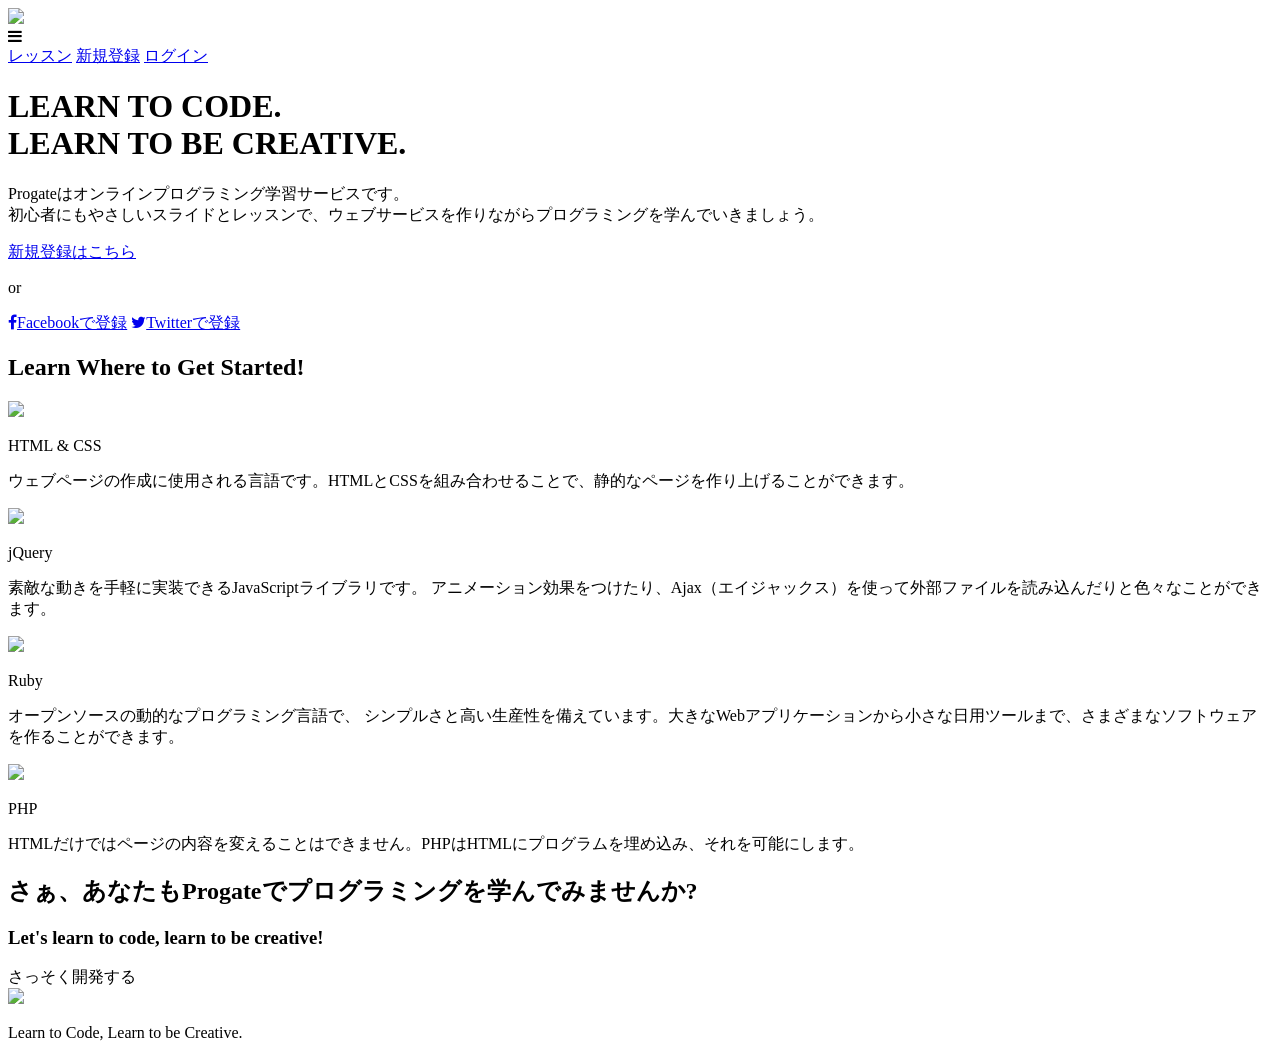
==== index.html @ 2bb155bf "Create index.html" ====
<!DOCTYPE html>
<html>
<head>
  <meta charset="utf-8">
  <meta name="viewport" content="width=device-width, initial-scale=1.0">
  <title>Progate</title>
  <link href="https://maxcdn.bootstrapcdn.com/font-awesome/4.7.0/css/font-awesome.min.css" rel="stylesheet" integrity="sha384-wvfXpqpZZVQGK6TAh5PVlGOfQNHSoD2xbE+QkPxCAFlNEevoEH3Sl0sibVcOQVnN" crossorigin="anonymous">
  <link rel="stylesheet" type="text/css" href="stylesheet.css">
</head>
<body>
  <header>
    <div class="container">
      <div class="header-left">
        <img class="logo" src="https://prog-8.com/images/html/advanced/main_logo.png">
      </div>
      <span class="fa fa-bars menu-icon"></span>
      <div class="header-right">
        <a href="#">レッスン</a>
        <a href="#">新規登録</a>
        <a href="#" class="login">ログイン</a>
      </div>
    </div>
  </header>
  <div class="top-wrapper">
    <div class="container">
      <h1>LEARN TO CODE.<br>LEARN TO BE CREATIVE.</h1>
      <p>Progateはオンラインプログラミング学習サービスです。<br>初心者にもやさしいスライドとレッスンで、ウェブサービスを作りながらプログラミングを学んでいきましょう。</p>
      <div class="btn-wrapper">
        <a href="#" class="btn signup">新規登録はこちら</a>
        <p>or</p>
        <a href="#" class="btn facebook"><span class="fa fa-facebook"></span>Facebookで登録</a>
        <a href="#" class="btn twitter"><span class="fa fa-twitter"></span>Twitterで登録</a>
      </div>
    </div>
  </div>
  <div class="lesson-wrapper">
    <div class="container">
      <div class="heading">
        <h2>Learn Where to Get Started!</h2>
      </div>
      <div class="lessons">
        <div class="lesson">
          <div class="lesson-icon">
            <img src="https://prog-8.com/images/html/advanced/html.png">
            <p>HTML & CSS</p>
          </div>
          <p class="text-contents">ウェブページの作成に使用される言語です。HTMLとCSSを組み合わせることで、静的なページを作り上げることができます。</p>
        </div>
        <div class="lesson">
          <div class="lesson-icon">
            <img src="https://prog-8.com/images/html/advanced/jQuery.png">
            <p>jQuery</p>
          </div>
          <p class="text-contents">素敵な動きを手軽に実装できるJavaScriptライブラリです。 アニメーション効果をつけたり、Ajax（エイジャックス）を使って外部ファイルを読み込んだりと色々なことができます。</p>
        </div>
        <div class="lesson">
          <div class="lesson-icon">
            <img src="https://prog-8.com/images/html/advanced/ruby.png">
            <p>Ruby</p>
          </div>
          <p class="text-contents">オープンソースの動的なプログラミング言語で、 シンプルさと高い生産性を備えています。大きなWebアプリケーションから小さな日用ツールまで、さまざまなソフトウェアを作ることができます。</p>
        </div>
        <div class="lesson">
          <div class="lesson-icon">
            <img src="https://prog-8.com/images/html/advanced/php.png">
            <p>PHP</p>
          </div>
          <p class="text-contents">HTMLだけではページの内容を変えることはできません。PHPはHTMLにプログラムを埋め込み、それを可能にします。</p>
        </div>
      </div>
      <div class="clear"></div>
    </div>
  </div>
  <div class="message-wrapper">
    <div class="container">
      <div class="heading">
        <h2>さぁ、あなたもProgateでプログラミングを学んでみませんか?</h2>
        <h3>Let's learn to code, learn to be creative!</h3>
      </div>
      <span class="btn message">さっそく開発する</span>
    </div>
  </div>
  <footer>
    <div class="container">
      <img src="https://prog-8.com/images/html/advanced/footer_logo.png">
      <p>Learn to Code, Learn to be Creative.</p>
    </div>
  </footer>
</body>
</html>
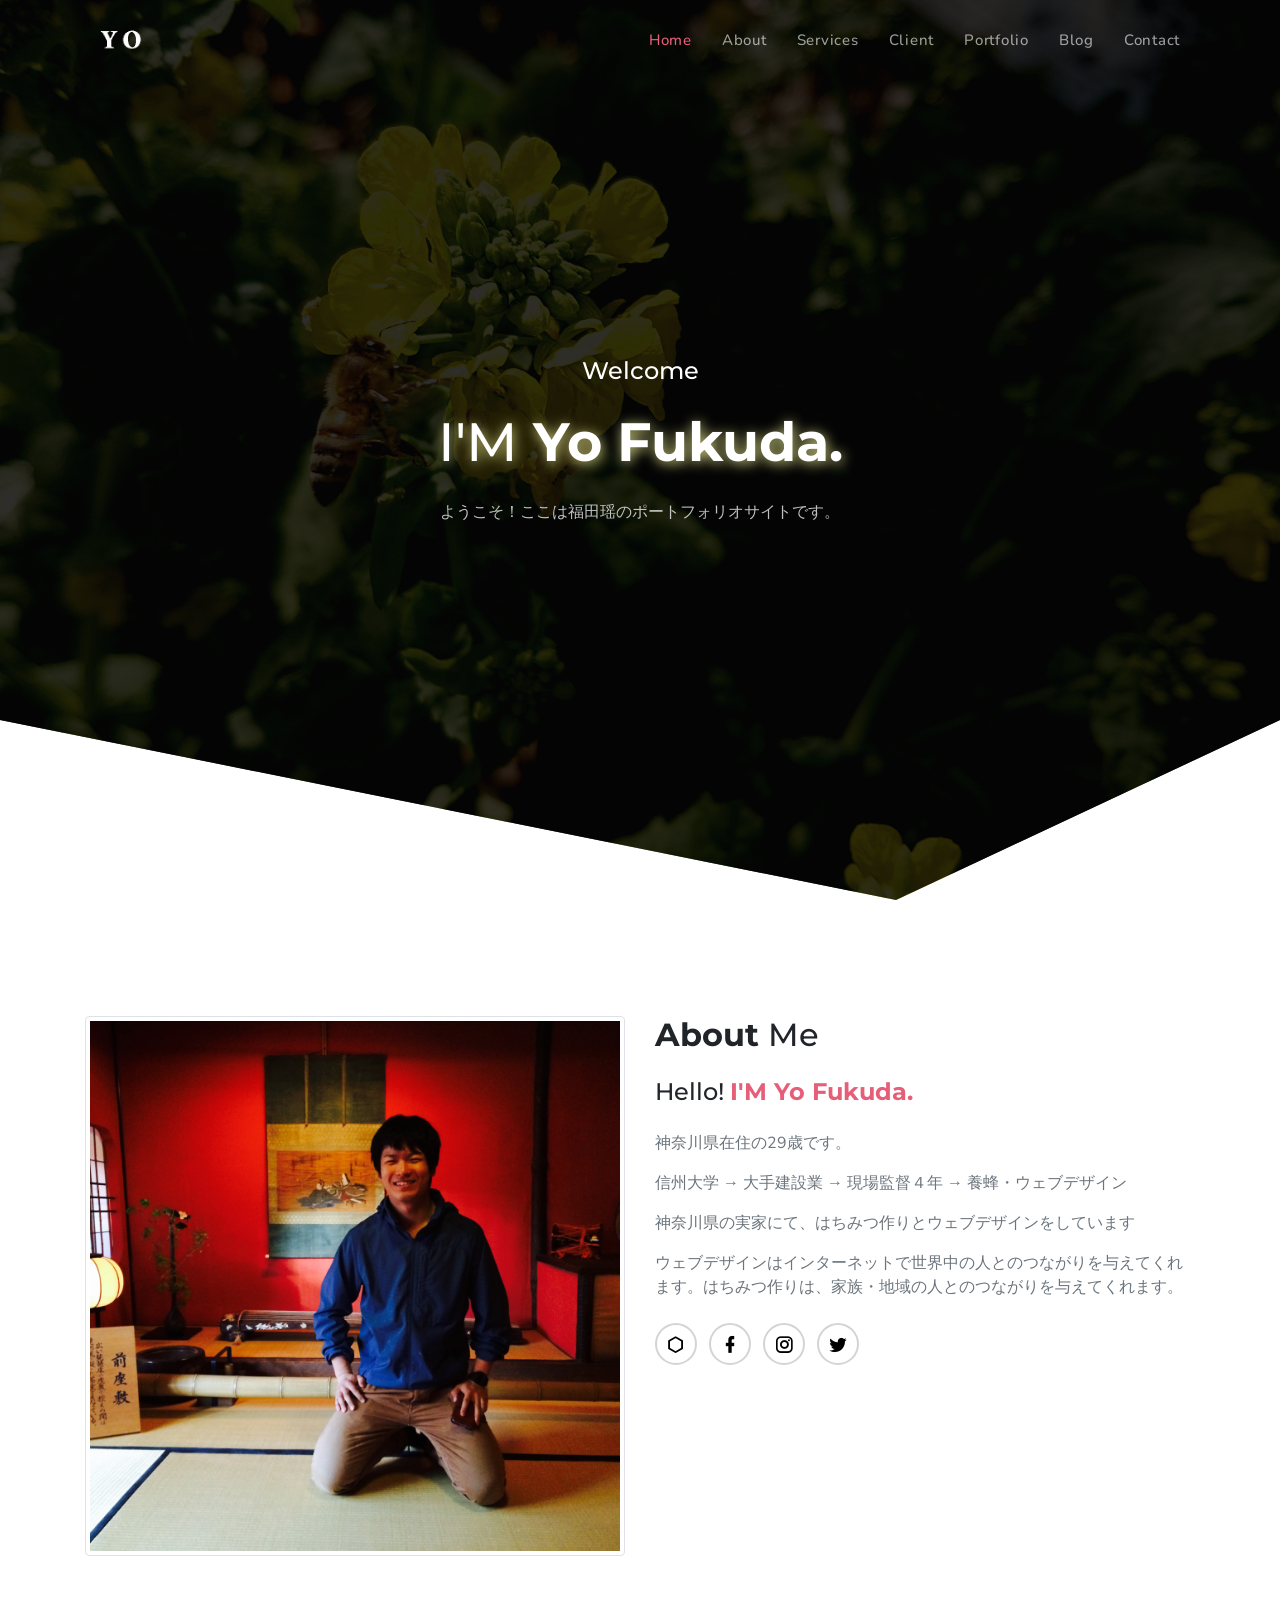
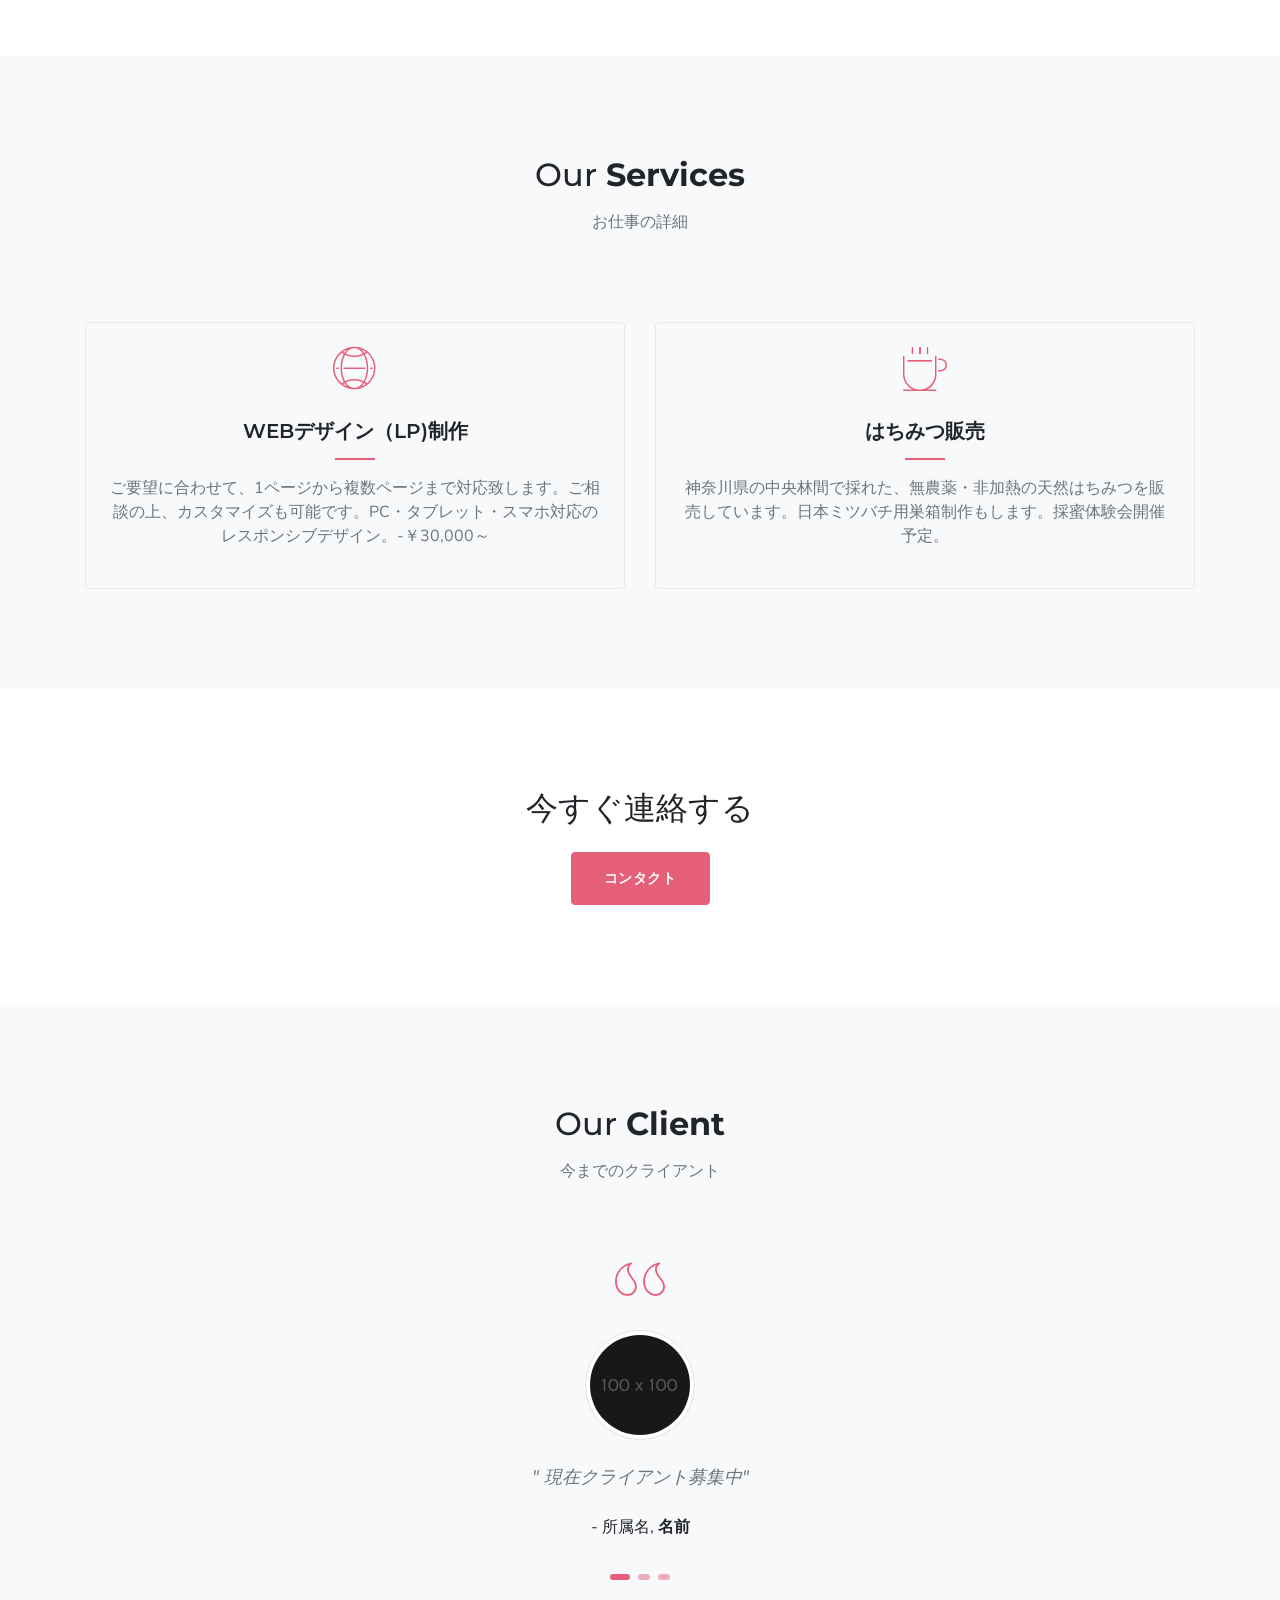
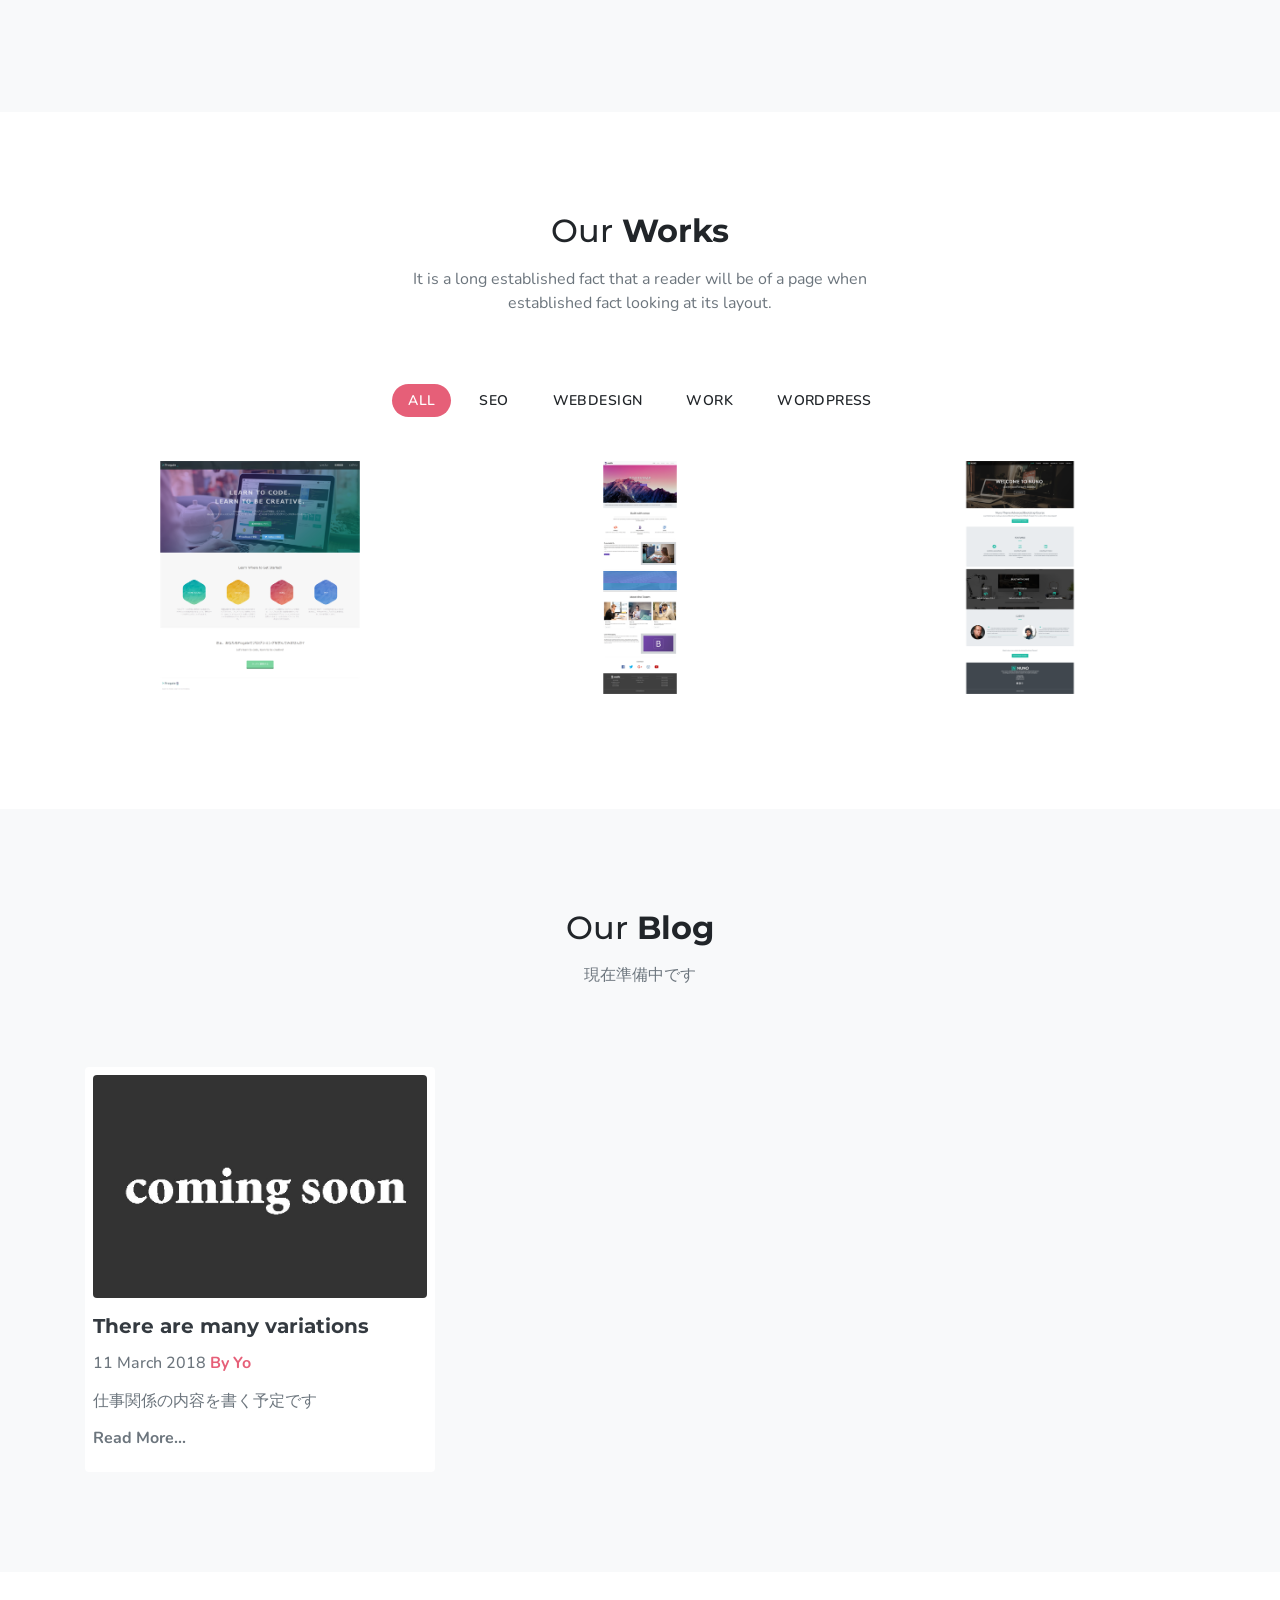
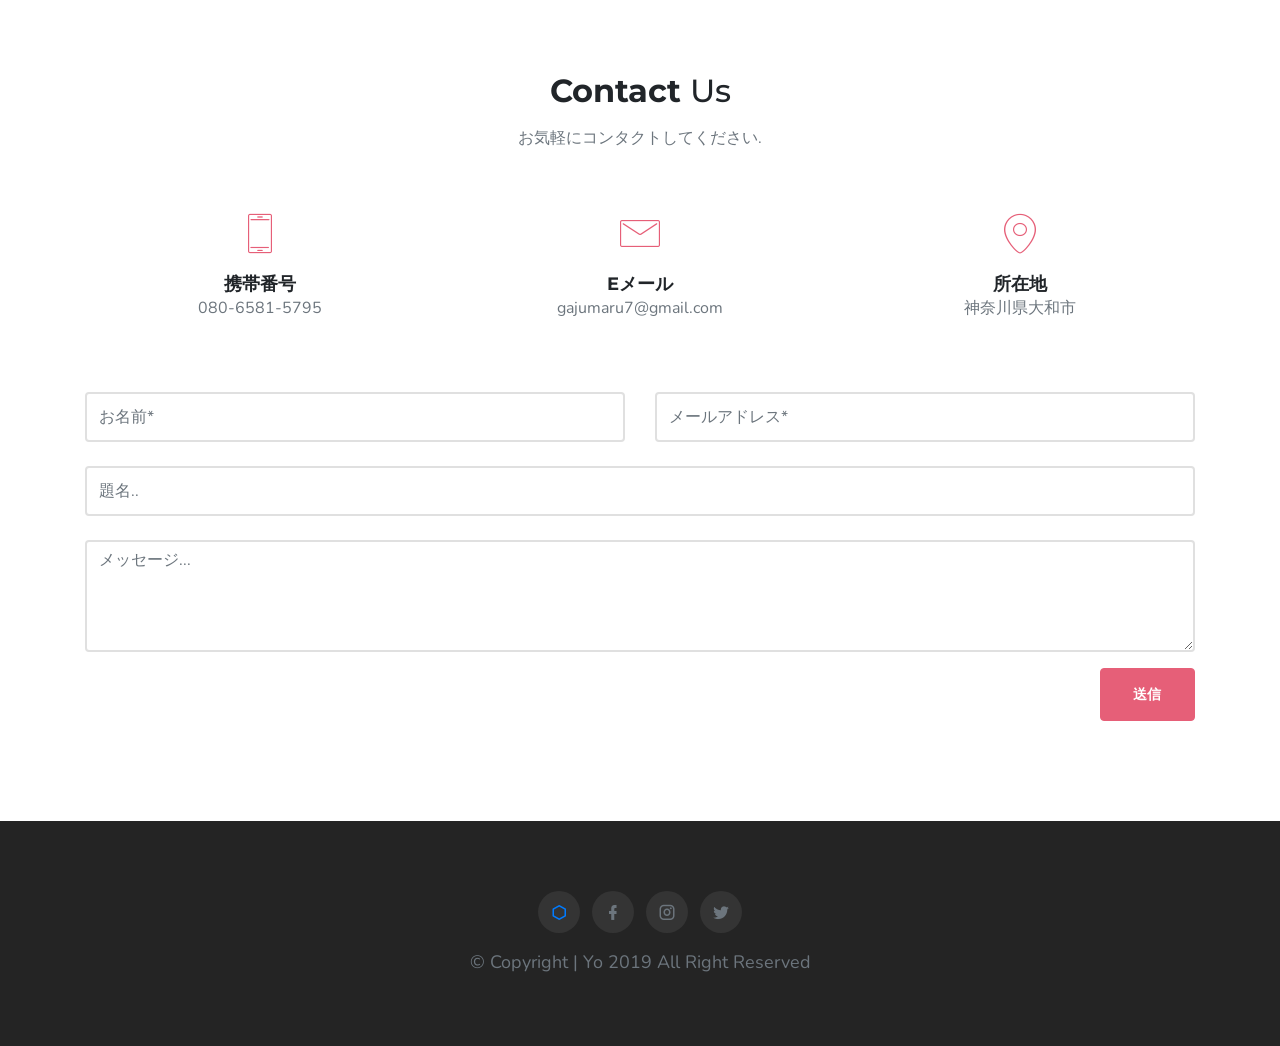
==== commit a3945a4f: "Rename index2.html to index.html" ====
--- a/index.html
+++ b/index.html
@@ -1,90 +1,512 @@
-<!DOCTYPE html>
-<html>
-<head>
-  <meta charset="utf-8">
-  <meta name="viewport" content="width=device-width, initial-scale=1.0">
-  <title>Progate</title>
-  <link href="https://maxcdn.bootstrapcdn.com/font-awesome/4.7.0/css/font-awesome.min.css" rel="stylesheet" integrity="sha384-wvfXpqpZZVQGK6TAh5PVlGOfQNHSoD2xbE+QkPxCAFlNEevoEH3Sl0sibVcOQVnN" crossorigin="anonymous">
-  <link rel="stylesheet" type="text/css" href="stylesheet.css">
-</head>
-<body>
-  <header>
-    <div class="container">
-      <div class="header-left">
-        <img class="logo" src="https://prog-8.com/images/html/advanced/main_logo.png">
-      </div>
-      <span class="fa fa-bars menu-icon"></span>
-      <div class="header-right">
-        <a href="#">レッスン</a>
-        <a href="#">新規登録</a>
-        <a href="#" class="login">ログイン</a>
-      </div>
-    </div>
-  </header>
-  <div class="top-wrapper">
-    <div class="container">
-      <h1>LEARN TO CODE.<br>LEARN TO BE CREATIVE.</h1>
-      <p>Progateはオンラインプログラミング学習サービスです。<br>初心者にもやさしいスライドとレッスンで、ウェブサービスを作りながらプログラミングを学んでいきましょう。</p>
-      <div class="btn-wrapper">
-        <a href="#" class="btn signup">新規登録はこちら</a>
-        <p>or</p>
-        <a href="#" class="btn facebook"><span class="fa fa-facebook"></span>Facebookで登録</a>
-        <a href="#" class="btn twitter"><span class="fa fa-twitter"></span>Twitterで登録</a>
-      </div>
-    </div>
-  </div>
-  <div class="lesson-wrapper">
-    <div class="container">
-      <div class="heading">
-        <h2>Learn Where to Get Started!</h2>
-      </div>
-      <div class="lessons">
-        <div class="lesson">
-          <div class="lesson-icon">
-            <img src="https://prog-8.com/images/html/advanced/html.png">
-            <p>HTML & CSS</p>
-          </div>
-          <p class="text-contents">ウェブページの作成に使用される言語です。HTMLとCSSを組み合わせることで、静的なページを作り上げることができます。</p>
-        </div>
-        <div class="lesson">
-          <div class="lesson-icon">
-            <img src="https://prog-8.com/images/html/advanced/jQuery.png">
-            <p>jQuery</p>
-          </div>
-          <p class="text-contents">素敵な動きを手軽に実装できるJavaScriptライブラリです。 アニメーション効果をつけたり、Ajax（エイジャックス）を使って外部ファイルを読み込んだりと色々なことができます。</p>
-        </div>
-        <div class="lesson">
-          <div class="lesson-icon">
-            <img src="https://prog-8.com/images/html/advanced/ruby.png">
-            <p>Ruby</p>
-          </div>
-          <p class="text-contents">オープンソースの動的なプログラミング言語で、 シンプルさと高い生産性を備えています。大きなWebアプリケーションから小さな日用ツールまで、さまざまなソフトウェアを作ることができます。</p>
-        </div>
-        <div class="lesson">
-          <div class="lesson-icon">
-            <img src="https://prog-8.com/images/html/advanced/php.png">
-            <p>PHP</p>
-          </div>
-          <p class="text-contents">HTMLだけではページの内容を変えることはできません。PHPはHTMLにプログラムを埋め込み、それを可能にします。</p>
-        </div>
-      </div>
-      <div class="clear"></div>
-    </div>
-  </div>
-  <div class="message-wrapper">
-    <div class="container">
-      <div class="heading">
-        <h2>さぁ、あなたもProgateでプログラミングを学んでみませんか?</h2>
-        <h3>Let's learn to code, learn to be creative!</h3>
-      </div>
-      <span class="btn message">さっそく開発する</span>
-    </div>
-  </div>
-  <footer>
-    <div class="container">
-      <img src="https://prog-8.com/images/html/advanced/footer_logo.png">
-      <p>Learn to Code, Learn to be Creative.</p>
-    </div>
-  </footer>
-</body>
-</html>
+<!DOCTYPE html>
+<html lang="jp">
+    <head>
+        <meta charset="UTF-8">
+        <meta name="viewport" content="width=device-width, initial-scale=1">
+        <title>Yo | Yo's Personal Portofolio</title>
+        <meta name="description" content="" />
+        <meta name="keywords" content="" />
+        <meta name="author" content="SRBThemes" />
+
+        <link rel="shortcut icon" href="images/favicon-yo.png">
+
+        <!--Bootstrap Css-->
+        <link rel="stylesheet" type="text/css" href="css/bootstrap.min.css" />
+
+        <!-- Materialdesign icons Css -->
+        <link href="css/materialdesignicons.min.css" rel="stylesheet">
+
+        <!-- Mobirise icons Css -->
+        <link href="css/mobiriseicons.css" rel="stylesheet"> 
+
+        <!-- Magnific-popup -->
+        <link rel="stylesheet" href="css/magnific-popup.css">
+
+        <!-- OWL SLIDER -->
+        <link rel="stylesheet" href="css/owl.carousel.css" />
+        <link rel="stylesheet" href="css/owl.theme.css" />
+        <link rel="stylesheet" href="css/owl.transitions.css" />
+
+        <!-- Custom style Css -->
+        <link href="css/style.css" rel="stylesheet">
+    </head>
+
+    <body>
+
+        <!-- Loader -->
+        <div id="preloader">
+            <div id="status">
+                <div class="spinner">Loading...</div>
+            </div>
+        </div>
+
+        <!-- Start Navbar -->
+    	<nav class="navbar navbar-expand-lg fixed-top custom-nav sticky">
+            <div class="container">
+
+                <a class="navbar-brand pt-0 logo" href="#">
+                    <img src="images/logo-yo.png" alt="" class="img-fluid logo-light">
+                    <img src="images/logo-dark-yo.png" alt="" class="img-fluid logo-dark">
+                </a>
+
+                <button class="navbar-toggler" type="button" data-toggle="collapse" data-target="#navbarCollapse" aria-controls="navbarCollapse" aria-expanded="false" aria-label="Toggle navigation">
+                    <span class="mdi mdi-menu"></span>
+                </button>
+
+                <div class="collapse navbar-collapse" id="navbarCollapse">
+                    <ul class="navbar-nav ml-auto">
+                        <li class="nav-item active">
+                            <a class="nav-link" href="#home">Home</a>
+                        </li>
+                        <li class="nav-item">
+                            <a class="nav-link" href="#about">About</a>
+                        </li>
+                        <li class="nav-item">
+                            <a class="nav-link" href="#services">Services</a>
+                        </li>
+                        <li class="nav-item">
+                            <a class="nav-link" href="#client">Client</a>
+                        </li>
+                        <li class="nav-item">
+                            <a class="nav-link" href="#work">Portfolio</a>
+                        </li>
+                        <li class="nav-item">
+                            <a class="nav-link" href="#blog">Blog</a>
+                        </li>
+                        <li class="nav-item">
+                            <a class="nav-link" href="#contact">Contact</a>
+                        </li>
+                    </ul>
+                </div>
+            </div>
+        </nav>
+        <!-- End Navbar -->
+
+        <!-- START HOME -->
+        <section class="section header-bg-img h-100vh" id="home">
+            <div class="bg-overlay"></div>
+            <div class="header-table">
+                <div class="header-table-center">
+                    <div class="container">
+                        <div class="row justify-content-center">
+                            <div class="col-lg-12">
+                                <div class="text-center header-content mx-auto">
+                                    <h4 class="text-white first-title mb-4">Welcome</h4>
+                                    <h1 class="header-name text-white text-capitalize mb-0">I'M <span class="simple-text-rotate font-weight-bold">Yo Fukuda.,A Web Designer.,A BeeKeeper.</span></h1>
+                                    <p class="text-white mx-auto header-desc mt-4">ようこそ！ここは福田瑶のポートフォリオサイトです。</p>
+                                    
+                                </div>
+                            </div>
+                        </div>
+                    </div>
+                </div>
+            </div>
+        </section>
+        <!-- END HOME -->
+
+        <!-- START ABOUT -->
+        <section class="section" id="about">
+            <div class="container">
+                <div class="row">
+                    <div class="col-lg-6">
+                        <div class="mt-3">
+                            <img src="images/about-yo.jpg" alt="" class="img-fluid mx-auto d-block img-thumbnail">
+                        </div>
+                    </div>
+                    <div class="col-lg-6">
+                        <div class="mt-3">
+                            <h2><span class="font-weight-bold">About</span> Me</h2>
+                            <h4 class="mt-4">Hello! <span class="text-custom font-weight-bold">I'M Yo Fukuda.</span></h4>
+                            <p class="text-muted mt-4">神奈川県在住の29歳です。</p>
+                            <p class="text-muted mt-2">信州大学 → 大手建設業 → 現場監督４年 → 養蜂・ウェブデザイン</p>
+                            <p class="text-muted mt-2">
+                                神奈川県の実家にて、はちみつ作りとウェブデザインをしています</p>
+                            <p class="text-muted mt-2">ウェブデザインはインターネットで世界中の人とのつながりを与えてくれます。はちみつ作りは、家族・地域の人とのつながりを与えてくれます。</p>
+                            
+
+                            <div class="about-social-icons">
+                                <ul class="mb-0 about-social list-inline mt-4">
+                                    <li class="list-inline-item"><a href="https://fuyoda.github.io/github.io/" data-toggle="tooltip" title="Honey shop HP" data-placement="bottom"><i class="mdi mdi-hexagon-outline"></i></a></li>
+                                    <li class="list-inline-item"><a href="#" data-toggle="tooltip" title="facebook" data-placement="bottom"><i class="mdi mdi-facebook" ></i></a></li>
+                                    <li class="list-inline-item"><a href="#" data-toggle="tooltip" title="Instagram" data-placement="bottom"><i class="mdi mdi-instagram" ></i></a></li>
+                                    <li class="list-inline-item"><a href="#" data-toggle="tooltip" title="Twitter" data-placement="bottom"><i class="mdi mdi-twitter" ></i></a></li>
+                                </ul> 
+                            </div>
+                        </div>
+                    </div>
+                </div>
+            </div>
+        </section>
+        <!-- END ABOUT -->
+
+        <!-- START SERVICES -->
+        <section class="section bg-light" id="services">
+            <div class="container">
+                <div class="row justify-content-center">
+                    <div class="col-lg-12">
+                        <div class="text-center">
+                            <h2>Our <span class="font-weight-bold">Services</span></h2>
+                            <p class="text-muted mx-auto section-subtitle mt-3">お仕事の詳細</p>
+                        </div>
+                    </div>
+                </div>
+                <div class="row mt-5">
+                    <div class="col-lg-6">
+                        <div class="text-center services-boxes rounded p-4 mt-4">
+                            <div class="services-boxes-icon">
+                                <i class="mbri-globe-2 text-custom display-4"></i>
+                            </div>
+                            <div class="mt-4">
+                                <h5 class="mb-0">WEBデザイン（LP)制作</h5>
+                                <div class="services-title-border"></div>
+                                <p class="text-muted mt-3"> ご要望に合わせて、1ページから複数ページまで対応致します。ご相談の上、カスタマイズも可能です。PC・タブレット・スマホ対応のレスポンシブデザイン。-￥30,000～</p>
+                            </div>
+                        </div>
+                    </div>
+                    <div class="col-lg-6">
+                        <div class="text-center services-boxes rounded p-4 mt-4">
+                            <div class="services-boxes-icon">
+                                <i class="mbri-hot-cup text-custom display-4"></i>
+                            </div>
+                            <div class="mt-4">
+                                <h5 class="mb-0">はちみつ販売</h5>
+                                <div class="services-title-border"></div>
+                                <p class="text-muted mt-3">神奈川県の中央林間で採れた、無農薬・非加熱の天然はちみつを販売しています。日本ミツバチ用巣箱制作もします。採蜜体験会開催予定。
+                                </p>
+                            </div>
+                        </div>
+                    </div>
+
+                </div>
+            </div>
+        </section>
+        <!-- END SERVICES -->
+
+        <!-- START CTA -->
+        <section class="section">
+            <div class="container">
+                <div class="row">
+                    <div class="col-lg-12">
+                        <div class="text-center">
+                            <h2>今すぐ連絡する</h2>
+                        </div>
+                        <div class="text-center mt-4">
+                            <a href="#" class="btn btn-custom">コンタクト</a>
+                        </div>
+                    </div>
+                </div>
+            </div>
+        </section>
+        <!-- END CTA -->
+
+      <!-- START CLIENT -->
+      
+        <section class="section bg-light" id="client">
+            <div class="container">
+                <div class="row justify-content-center">
+                    <div class="col-lg-12">
+                        <div class="text-center">
+                            <h2>Our <span class="font-weight-bold">Client</span></h2>
+                            <p class="text-muted mx-auto section-subtitle mt-3">今までのクライアント</p>
+                        </div>
+                    </div>
+                </div>
+                <div class="row mt-4 pt-4">
+                    <div class="col-lg-12">
+                        <div id="owl-demo" class="owl-carousel">
+                            <div class="text-center testi_boxes mx-auto">
+                                <div class="tam_testi_icon text-custom">
+                                    <i class="mbri-quote-left"></i>
+                                </div>
+                                <div class="mt-2">
+                                    <div>
+                                        <img src="images/testi/testi-1.jpg" alt="" class="mx-auto img-thumbnail img-fluid d-block rounded-circle">
+                                    </div>
+                                    <p class="client_review font-italic mt-4 text-center text-muted">" 現在クライアント募集中"</p>
+                                    <p class="client_name text-center mb-0 mt-4">- 所属名, <span class="font-weight-bold">名前</span></p>
+                                </div>
+                            </div>
+                            <div class="text-center testi_boxes mx-auto">
+                                <div class="tam_testi_icon text-custom">
+                                    <i class="mbri-quote-left"></i>
+                                </div>
+                                <div class="mt-2">
+                                    <div>
+                                        <img src="images/testi/testi-2.jpg" alt="" class="mx-auto img-thumbnail img-fluid d-block rounded-circle">
+                                    </div>
+                                    <p class="client_review font-italic mt-4 text-center text-muted">" 現在クライアント募集中"</p>
+                                    <p class="client_name text-center mb-0 mt-4">- 所属名, <span class="font-weight-bold">名前</span></p>
+                                </div>
+                            </div>
+                            <div class="text-center testi_boxes mx-auto">
+                                <div class="tam_testi_icon text-custom">
+                                    <i class="mbri-quote-left"></i>
+                                </div>
+                                <div class="mt-2">
+                                    <div>
+                                        <img src="images/testi/testi-3.jpg" alt="" class="mx-auto img-thumbnail img-fluid d-block rounded-circle">
+                                    </div>
+                                    <p class="client_review font-italic mt-4 text-center text-muted">" 現在クライアント募集中"</p>
+                                    <p class="client_name text-center mb-0 mt-4">- 所属名, <span class="font-weight-bold">名前</span></p>
+                                </div>
+                            </div>
+                        </div>
+                    </div>
+                </div>
+            </div>
+        </section>
+       
+        <!-- END CLIENT --> 
+
+        <!--START WORK -->   
+        <section class="section text-center" id="work">
+            <div class="container">
+                <div class="row justify-content-center">
+                    <div class="col-lg-12">
+                        <div class="text-center">
+                            <h2>Our <span class="font-weight-bold">Works</span></h2>
+                            <p class="text-muted mx-auto section-subtitle mt-3">It is a long established fact that a reader will be of a page when established fact looking at its layout.</p>
+                        </div>
+                    </div>
+                </div>
+                <div class="row mt-5 ">
+                    <ul class="col list-unstyled list-inline mb-0 text-uppercase work_menu" id="menu-filter">
+                        <li class="list-inline-item"><a class="active" data-filter="*">All</a></li>
+                        <li class="list-inline-item"><a class="" data-filter=".seo">Seo</a></li>
+                        <li class="list-inline-item"><a class="" data-filter=".webdesign">Webdesign</a></li>
+                        <li class="list-inline-item"><a class="" data-filter=".WORK">WORK</a></li>
+                        <li class="list-inline-item"><a class="" data-filter=".wordpress">Wordpress</a></li>
+                    </ul>
+                </div>
+            </div>
+            <div class="container">
+                <div class="row mt-4 work-filter">
+                    <div class="col-lg-4 work_item webdesign">
+                        <a href="images/works/proGateTutorial.png" class="img-zoom">
+                            <div class="work_box">
+                                <div class="work_img">
+                                    <img src="images/works/proGateTutorial-thumbnail.png" class="img-fluid mx-auto d-block rounded" alt="work-img">
+                                </div>
+                                <div class="work_detail">
+                                    <p class="mb-2">Webdesign</p>
+                                    <h4 class="mb-0">Progate Tutorial</h4>
+                                </div>
+                            </div>
+                        </a>
+                    </div>
+
+                    <div class="col-lg-4 work_item webdesign">
+                        <a href="images/works/boostrap4Tutorial.png" class="img-zoom">
+                            <div class="work_box">
+                                <div class="work_img">
+                                    <img src="images/works/boostrap4Tutorial-thumbnail.png" class="img-fluid mx-auto d-block rounded" alt="work-img">
+                                </div>
+                                <div class="work_detail">
+                                    <p class="mb-2">webdesign</p>
+                                    <h4 class="mb-0">Boostrap4 Tutorial</h4>
+                                </div>
+                            </div>
+                        </a>
+                    </div>
+
+                    <div class="col-lg-4 work_item wordpress WORK webdesign">
+                        <a href="images/works/nunoTutorial.png" class="img-zoom">
+                            <div class="work_box">
+                                <div class="work_img">
+                                    <img src="images/works/nunoTutorial-thumbnail.png" class="img-fluid mx-auto d-block rounded" alt="work-img">
+                                </div>
+                                <div class="work_detail">
+                                    <p class="mb-2">webdesign</p>
+                                    <h4 class="mb-0">Nuno</h4>
+                                </div>
+                            </div>
+                        </a>
+                    </div>
+
+                    
+                </div>
+            </div>
+        </section>
+        <!--END WORK -->
+    
+        <!-- START BLOG -->
+        <section class="section bg-light" id="blog">
+            <div class="container">   
+                <div class="row justify-content-center">
+                    <div class="col-lg-12">
+                        <div class="text-center">
+                            <h2>Our <span class="font-weight-bold">Blog</span></h2>
+                            <p class="text-muted mx-auto section-subtitle mt-3">現在準備中です</p>
+                        </div>
+                    </div>
+                </div>                 
+                <div class="row mt-5">
+                    <div class="col-lg-4 mt-3">
+                        <div class="rounded bg-white p-2">
+                            <div class="img_blog">
+                                <img src="images/blog/comingSoon.jpg" alt="" class="img-fluid rounded mx-auto d-block">
+                            </div>
+                            <div class="content_blog pt-3 pb-3">
+                                <div>
+                                    <h5 class="font-weight-bold mb-0"><a href="#" class="text-dark">There are many variations</a></h5>
+                                </div>
+                                <div class="mt-3">
+                                    <p class="h6 text-muted date_blog mb-0">11 March 2018 <a href="#" class="text-custom font-weight-bold">By Yo</a></p>
+                                    <p class="mt-3 desc_blog text-muted">仕事関係の内容を書く予定です</p>
+                                    <p class="h6 mb-0"><a href="#" class="text-muted font-weight-bold">Read More...</a></p>
+                                </div>
+                            </div>
+                        </div>
+                    </div>
+                    
+                </div>
+            </div>
+        </section>
+        <!-- END BLOG -->
+
+        
+        <!-- START CONTACT -->
+        <section class="section" id="contact">
+            <div class="container">
+                <div class="row justify-content-center">
+                    <div class="col-lg-12">
+                        <div class="text-center">
+                            <h2><span class="font-weight-bold">Contact</span> Us</h2>
+                            <p class="text-muted mx-auto section-subtitle mt-3">お気軽にコンタクトしてください.</p>
+                        </div>
+                    </div>
+                </div> 
+                <div class="row mt-5">
+                    <div class="col-lg-4">
+                        <div class="text-center">
+                            <div>
+                                <i class="mbri-mobile2 text-custom h1"></i>
+                            </div>
+                            <div class="mt-3">
+                                <h5 class="mb-0 contact_detail-title font-weight-bold">携帯番号</h5>
+                                <p class="text-muted">080-6581-5795</p>
+                            </div>
+                        </div>
+                    </div>
+                    <div class="col-lg-4">
+                        <div class="text-center">
+                            <div>
+                                <i class="mbri-letter text-custom h1"></i>
+                            </div>
+                            <div class="mt-3">
+                                <h5 class="mb-0 contact_detail-title font-weight-bold">Eメール</h5>
+                                <p class="text-muted">gajumaru7@gmail.com</p>
+                            </div>
+                        </div>
+                    </div>
+                    <div class="col-lg-4">
+                        <div class="text-center">
+                            <div>
+                                <i class="mbri-pin text-custom h1"></i>
+                            </div>
+                            <div class="mt-3">
+                                <h5 class="mb-0 contact_detail-title font-weight-bold">所在地</h5>
+                                <p class="text-muted">神奈川県大和市</p>
+                            </div>
+                        </div>
+                    </div>
+                </div>
+                <div class="row mt-5">
+                    <div class="col-lg-12">
+                        <div class="form-kerri">
+                            <form>
+                                <div class="row">
+                                    <div class="col-lg-6">
+                                        <div class="form-group mt-2">
+                                            <input name="name" id="name" type="text" class="form-control" placeholder="お名前*" required>
+                                        </div>
+                                    </div>
+                                    <div class="col-lg-6">
+                                        <div class="form-group mt-2">
+                                            <input name="email" id="email" type="email" class="form-control" placeholder="メールアドレス*" required>
+                                        </div>
+                                    </div>                                
+                                </div>
+                                <div class="row">
+                                    <div class="col-lg-12">
+                                        <div class="form-group mt-2">
+                                            <input type="text" class="form-control" id="subject" placeholder="題名.." required/>
+                                        </div>
+                                    </div>
+                                </div>
+                                <div class="row">
+                                    <div class="col-lg-12">
+                                        <div class="form-group mt-2">
+                                            <textarea name="comments" id="comments" rows="4" class="form-control" placeholder="メッセージ..."></textarea>
+                                        </div>
+                                    </div>
+                                </div>
+                                <div class="row">
+                                    <div class="col-lg-12 text-right">
+                                        <a href="#" class="btn btn-custom">送信</a>
+                                    </div>
+                                </div>
+                            </form>
+                        </div>  
+                    </div>
+                </div>
+            </div>
+        </section>
+        <!-- END CONTACT -->
+
+        <!--START FOOTER-->
+        <footer class="footer bg-light">
+            <div class="container">
+                <div class="row justify-content-center text-center">
+                    <div class="col-md-12">
+                        <div class="text-center text-white footer-alt">
+                            <ul class="list-unstyled list-inline mb-3">
+                                <li class="list-inline-item"><a href="#"><i class="mdi mdi-hexagon-outline"></i></a></li>
+                                <li class="list-inline-item"><a href="#"><i class="mdi mdi-facebook text-muted"></i></a></li>
+                                <li class="list-inline-item"><a href="#"><i class="mdi mdi-instagram text-muted"></i></a></li>
+                                <li class="list-inline-item"><a href="#"><i class="mdi mdi-twitter text-muted"></i></a></li>
+                            </ul>
+                            <p class="text-muted mb-0">&copy; Copyright | Yo 2019 All Right Reserved</p>
+                        </div>
+                    </div>
+                </div>
+            </div>
+        </footer>
+        <!--END FOOTER-->
+      
+        <!-- JAVASCRIPTS -->
+        <script src="js/jquery.min.js"></script>
+        <script src="js/popper.min.js"></script>
+        <script src="js/bootstrap.min.js"></script>
+        <!--EASING JS-->
+        <script src="js/jquery.easing.min.js"></script>
+        <script src="js/scrollspy.min.js"></script>
+        <!--PORTFOLIO FILTER JS-->
+        <script src="js/isotope.js"></script>
+        <!--TEXT ROTETE-->
+        <script src="js/jquery.simple-text-rotator.js"></script>
+        <!-- Magnific Popup Js -->
+        <script src="js/jquery.magnific-popup.min.js"></script>
+        <!-- TYPED -->
+        <script src="js/typed.js"></script>
+        <!-- OWL CAROUSEL -->
+        <script src="js/owl.carousel.min.js"></script>
+        <!--CUSTOM JS-->
+        <script src="js/custom.js"></script>
+        <script>
+            $(".simple-text-rotate").textrotator({
+                animation: "fade",
+                speed: 3500
+            });
+        </script>
+        <!-- ツールチップに必要なスクリプト -->
+        <script>
+            
+             $(function(){
+             'use strict';
+             $('[data-toggle="tooltip"]').tooltip();
+            });
+        </script>
+
+    </body>
+</html>
--- a/css/mobiriseicons.css
+++ b/css/mobiriseicons.css
@@ -0,0 +1,476 @@
+@font-face {
+  font-family: 'MobiriseIcons';
+  src:  url('../fonts/MobiriseIcons.eot?5dqoim');
+  src:  url('../fonts/MobiriseIcons.eot?5dqoim#iefix') format('embedded-opentype'),
+    url('../fonts/mobirise.ttf?5dqoim') format('truetype'),
+    url('../fonts/mobirise.woff?5dqoim') format('woff'),
+    url('../fonts/MobiriseIcons.svg?5dqoim#MobiriseIcons') format('svg');
+  font-weight: normal;
+  font-style: normal;
+}
+
+[class^="mbri-"], [class*=" mbri-"] {
+  /* use !important to prevent issues with browser extensions that change fonts */
+  font-family: 'MobiriseIcons' !important;
+  speak: none;
+  font-style: normal;
+  font-weight: normal;
+  font-variant: normal;
+  text-transform: none;
+  line-height: 1;
+
+  /* Better Font Rendering =========== */
+  -webkit-font-smoothing: antialiased;
+  -moz-osx-font-smoothing: grayscale;
+}
+
+.mbri-add-submenu:before {
+  content: "\e900";
+}
+.mbri-alert:before {
+  content: "\e901";
+}
+.mbri-align-center:before {
+  content: "\e902";
+}
+.mbri-align-justify:before {
+  content: "\e903";
+}
+.mbri-align-left:before {
+  content: "\e904";
+}
+.mbri-align-right:before {
+  content: "\e905";
+}
+.mbri-android:before {
+  content: "\e906";
+}
+.mbri-apple:before {
+  content: "\e907";
+}
+.mbri-arrow-down:before {
+  content: "\e908";
+}
+.mbri-arrow-next:before {
+  content: "\e909";
+}
+.mbri-arrow-prev:before {
+  content: "\e90a";
+}
+.mbri-arrow-up:before {
+  content: "\e90b";
+}
+.mbri-bold:before {
+  content: "\e90c";
+}
+.mbri-bookmark:before {
+  content: "\e90d";
+}
+.mbri-bootstrap:before {
+  content: "\e90e";
+}
+.mbri-briefcase:before {
+  content: "\e90f";
+}
+.mbri-browse:before {
+  content: "\e910";
+}
+.mbri-bulleted-list:before {
+  content: "\e911";
+}
+.mbri-calendar:before {
+  content: "\e912";
+}
+.mbri-camera:before {
+  content: "\e913";
+}
+.mbri-cart-add:before {
+  content: "\e914";
+}
+.mbri-cart-full:before {
+  content: "\e915";
+}
+.mbri-cash:before {
+  content: "\e916";
+}
+.mbri-change-style:before {
+  content: "\e917";
+}
+.mbri-chat:before {
+  content: "\e918";
+}
+.mbri-clock:before {
+  content: "\e919";
+}
+.mbri-close:before {
+  content: "\e91a";
+}
+.mbri-cloud:before {
+  content: "\e91b";
+}
+.mbri-code:before {
+  content: "\e91c";
+}
+.mbri-contact-form:before {
+  content: "\e91d";
+}
+.mbri-credit-card:before {
+  content: "\e91e";
+}
+.mbri-cursor-click:before {
+  content: "\e91f";
+}
+.mbri-cust-feedback:before {
+  content: "\e920";
+}
+.mbri-database:before {
+  content: "\e921";
+}
+.mbri-delivery:before {
+  content: "\e922";
+}
+.mbri-desktop:before {
+  content: "\e923";
+}
+.mbri-devices:before {
+  content: "\e924";
+}
+.mbri-down:before {
+  content: "\e925";
+}
+.mbri-download:before {
+  content: "\e926";
+}
+.mbri-drag-n-drop:before {
+  content: "\e927";
+}
+.mbri-drag-n-drop2:before {
+  content: "\e928";
+}
+.mbri-edit:before {
+  content: "\e929";
+}
+.mbri-edit2:before {
+  content: "\e92a";
+}
+.mbri-error:before {
+  content: "\e92b";
+}
+.mbri-extension:before {
+  content: "\e92c";
+}
+.mbri-features:before {
+  content: "\e92d";
+}
+.mbri-file:before {
+  content: "\e92e";
+}
+.mbri-flag:before {
+  content: "\e92f";
+}
+.mbri-folder:before {
+  content: "\e930";
+}
+.mbri-gift:before {
+  content: "\e931";
+}
+.mbri-github:before {
+  content: "\e932";
+}
+.mbri-globe-2:before {
+  content: "\e933";
+}
+.mbri-globe:before {
+  content: "\e934";
+}
+.mbri-growing-chart:before {
+  content: "\e935";
+}
+.mbri-hearth:before {
+  content: "\e936";
+}
+.mbri-help:before {
+  content: "\e937";
+}
+.mbri-home:before {
+  content: "\e938";
+}
+.mbri-hot-cup:before {
+  content: "\e939";
+}
+.mbri-idea:before {
+  content: "\e93a";
+}
+.mbri-image-gallery:before {
+  content: "\e93b";
+}
+.mbri-image-slider:before {
+  content: "\e93c";
+}
+.mbri-info:before {
+  content: "\e93d";
+}
+.mbri-italic:before {
+  content: "\e93e";
+}
+.mbri-key:before {
+  content: "\e93f";
+}
+.mbri-laptop:before {
+  content: "\e940";
+}
+.mbri-layers:before {
+  content: "\e941";
+}
+.mbri-left-right:before {
+  content: "\e942";
+}
+.mbri-left:before {
+  content: "\e943";
+}
+.mbri-letter:before {
+  content: "\e944";
+}
+.mbri-like:before {
+  content: "\e945";
+}
+.mbri-link:before {
+  content: "\e946";
+}
+.mbri-lock:before {
+  content: "\e947";
+}
+.mbri-login:before {
+  content: "\e948";
+}
+.mbri-logout:before {
+  content: "\e949";
+}
+.mbri-magic-stick:before {
+  content: "\e94a";
+}
+.mbri-map-pin:before {
+  content: "\e94b";
+}
+.mbri-menu:before {
+  content: "\e94c";
+}
+.mbri-mobile:before {
+  content: "\e94d";
+}
+.mbri-mobile2:before {
+  content: "\e94e";
+}
+.mbri-mobirise:before {
+  content: "\e94f";
+}
+.mbri-more-horizontal:before {
+  content: "\e950";
+}
+.mbri-more-vertical:before {
+  content: "\e951";
+}
+.mbri-music:before {
+  content: "\e952";
+}
+.mbri-new-file:before {
+  content: "\e953";
+}
+.mbri-numbered-list:before {
+  content: "\e954";
+}
+.mbri-opened-folder:before {
+  content: "\e955";
+}
+.mbri-pages:before {
+  content: "\e956";
+}
+.mbri-paper-plane:before {
+  content: "\e957";
+}
+.mbri-paperclip:before {
+  content: "\e958";
+}
+.mbri-photo:before {
+  content: "\e959";
+}
+.mbri-photos:before {
+  content: "\e95a";
+}
+.mbri-pin:before {
+  content: "\e95b";
+}
+.mbri-play:before {
+  content: "\e95c";
+}
+.mbri-plus:before {
+  content: "\e95d";
+}
+.mbri-preview:before {
+  content: "\e95e";
+}
+.mbri-print:before {
+  content: "\e95f";
+}
+.mbri-protect:before {
+  content: "\e960";
+}
+.mbri-question:before {
+  content: "\e961";
+}
+.mbri-quote-left:before {
+  content: "\e962";
+}
+.mbri-quote-right:before {
+  content: "\e963";
+}
+.mbri-redo:before {
+  content: "\e964";
+}
+.mbri-refresh:before {
+  content: "\e965";
+}
+.mbri-responsive:before {
+  content: "\e966";
+}
+.mbri-right:before {
+  content: "\e967";
+}
+.mbri-rocket:before {
+  content: "\e968";
+}
+.mbri-sad-face:before {
+  content: "\e969";
+}
+.mbri-sale:before {
+  content: "\e96a";
+}
+.mbri-save:before {
+  content: "\e96b";
+}
+.mbri-search:before {
+  content: "\e96c";
+}
+.mbri-setting:before {
+  content: "\e96d";
+}
+.mbri-setting2:before {
+  content: "\e96e";
+}
+.mbri-setting3:before {
+  content: "\e96f";
+}
+.mbri-share:before {
+  content: "\e970";
+}
+.mbri-shopping-bag:before {
+  content: "\e971";
+}
+.mbri-shopping-basket:before {
+  content: "\e972";
+}
+.mbri-shopping-cart:before {
+  content: "\e973";
+}
+.mbri-sites:before {
+  content: "\e974";
+}
+.mbri-smile-face:before {
+  content: "\e975";
+}
+.mbri-speed:before {
+  content: "\e976";
+}
+.mbri-star:before {
+  content: "\e977";
+}
+.mbri-success:before {
+  content: "\e978";
+}
+.mbri-sun:before {
+  content: "\e979";
+}
+.mbri-sun2:before {
+  content: "\e97a";
+}
+.mbri-tablet-vertical:before {
+  content: "\e97b";
+}
+.mbri-tablet:before {
+  content: "\e97c";
+}
+.mbri-target:before {
+  content: "\e97d";
+}
+.mbri-timer:before {
+  content: "\e97e";
+}
+.mbri-to-ftp:before {
+  content: "\e97f";
+}
+.mbri-to-local-drive:before {
+  content: "\e980";
+}
+.mbri-touch-swipe:before {
+  content: "\e981";
+}
+.mbri-touch:before {
+  content: "\e982";
+}
+.mbri-trash:before {
+  content: "\e983";
+}
+.mbri-underline:before {
+  content: "\e984";
+}
+.mbri-undo:before {
+  content: "\e985";
+}
+.mbri-unlink:before {
+  content: "\e986";
+}
+.mbri-unlock:before {
+  content: "\e987";
+}
+.mbri-up-down:before {
+  content: "\e988";
+}
+.mbri-up:before {
+  content: "\e989";
+}
+.mbri-update:before {
+  content: "\e98a";
+}
+.mbri-upload:before {
+  content: "\e98b";
+}
+.mbri-user:before {
+  content: "\e98c";
+}
+.mbri-user2:before {
+  content: "\e98d";
+}
+.mbri-users:before {
+  content: "\e98e";
+}
+.mbri-video-play:before {
+  content: "\e98f";
+}
+.mbri-video:before {
+  content: "\e990";
+}
+.mbri-watch:before {
+  content: "\e991";
+}
+.mbri-website-theme:before {
+  content: "\e992";
+}
+.mbri-wifi:before {
+  content: "\e993";
+}
+.mbri-windows:before {
+  content: "\e994";
+}
+.mbri-zoom-out:before {
+  content: "\e995";
+}
--- a/css/style.css
+++ b/css/style.css
@@ -0,0 +1,631 @@
+/*-----------------------------------------------------------
+* Template Name    : Kerri | Responsive Bootstrap 4 Personal Template
+* Author           : SRBThemes
+* Version          : 1.0.0
+* Created          : March 2018
+* File Description : Main css file of the template
+*------------------------------------------------------------
+*/
+
+
+/***********************
+    1.BASIC
+    2.HELPER
+    3.NAVBAR
+    4.HOME
+    5.ABOUT 
+    6.SERVICES
+    7.CLIENT
+    8.WORK
+    9.CONTACT
+    10.FOOTER
+    11.RESPONSIVE
+************************/
+
+@import url('https://fonts.googleapis.com/css?family=Montserrat:400,500,600|Nunito:400,600,700');
+
+
+/*======================
+        1.BASIC
+========================*/
+
+body {
+    font-family: 'Nunito', sans-serif;
+    overflow-x: hidden;
+}
+
+h1,
+h2,
+h3,
+h4,
+h5,
+h6 {
+    font-family: 'Montserrat', sans-serif;
+}
+
+a,
+a:hover,
+a:focus,
+button,
+button:focus {
+    text-decoration: none !important;
+    outline: none !important;
+    box-shadow: none !important;
+}
+
+::selection {
+    background: rgba(166, 175, 189, 0.3);
+}
+
+::-moz-selection {
+    background: rgba(166, 175, 189, 0.3);
+}
+
+#preloader {
+    position: fixed;
+    top: 0;
+    left: 0;
+    right: 0;
+    bottom: 0;
+    background-color: #fff;
+    z-index: 9999999;
+}
+
+#status {
+    width: 40px;
+    height: 40px;
+    position: absolute;
+    left: 50%;
+    top: 50%;
+    margin: -20px 0 0 -20px;
+}
+
+.spinner {
+    margin: 0 auto;
+    font-size: 10px;
+    position: relative;
+    text-indent: -9999em;
+    border-top: 5px solid rgba(0, 0, 0, 0.2);
+    border-right: 5px solid rgba(0, 0, 0, 0.2);
+    border-bottom: 5px solid rgba(0, 0, 0, 0.2);
+    border-left: 5px solid #000;
+    -webkit-transform: translateZ(0);
+    -ms-transform: translateZ(0);
+    transform: translateZ(0);
+    -webkit-animation: load8 1.1s infinite linear;
+    animation: load8 1.1s infinite linear;
+}
+
+.spinner,
+.spinner:after {
+    border-radius: 50%;
+    width: 40px;
+    height: 40px;
+}
+
+@-webkit-keyframes load8 {
+    0% {
+        -webkit-transform: rotate(0deg);
+        transform: rotate(0deg);
+    }
+    100% {
+        -webkit-transform: rotate(360deg);
+        transform: rotate(360deg);
+    }
+}
+
+@keyframes load8 {
+    0% {
+        -webkit-transform: rotate(0deg);
+        transform: rotate(0deg);
+    }
+    100% {
+        -webkit-transform: rotate(360deg);
+        transform: rotate(360deg);
+    }
+}
+
+/*==========================
+        2.HELPER
+============================*/
+
+.section {
+    padding-top: 100px;
+    padding-bottom: 100px;
+    position: relative;
+    background-color: #fff;
+}
+
+.text-custom{
+    color: #e65f78 !important;
+}
+
+.h-100vh{
+    height: 100vh;
+}
+
+.z-index{
+    z-index: 2;
+}
+
+.clippath_none{
+    clip-path: none !important;
+}
+
+.section-subtitle{
+    max-width: 500px;
+}
+
+.btn {
+    padding: 15px 32px;
+    font-size: 14px;
+    font-weight: 700;
+    transition: all 0.5s;
+    letter-spacing: 0.6px;
+    color: #fff;
+    box-shadow: none !important;
+    text-transform: uppercase;
+    outline: none !important;
+}
+
+.btn-custom{
+    border:1px solid #e65f78;
+    background-color: #e65f78;
+}
+
+.btn-round {
+    border-radius: 30px;
+}
+
+.btn-custom:hover,
+.btn-custom:focus,
+.btn-custom:active,
+.btn-custom.active,
+.btn-custom.focus,
+.btn-custom:active,
+.btn-custom:focus,
+.btn-custom:hover,
+.open > .dropdown-toggle.btn-custom {
+    color: #f3f3f3;
+    background-color: #d8576f;
+    border-color: #d8576f;
+}
+
+.btn-outline-custom {
+    border: 2px solid #f5f5f5;
+}
+
+.btn-outline-custom:hover,
+.btn-outline-custom:focus,
+.btn-outline-custom:active,
+.btn-outline-custom.active,
+.btn-outline-custom.focus,
+.btn-outline-custom:active,
+.btn-outline-custom:focus,
+.btn-outline-custom:hover,
+.open > .dropdown-toggle.btn-outline-custom {
+    color: #000;
+    background-color: #fff;
+    border-color: #fff;
+}
+
+.bg-overlay {
+    background-color: rgba(0, 0, 0, 0.75);
+    position: absolute;
+    top: 0;
+    right: 0;
+    width: 100%;
+    height: 100%;
+}
+
+/*==========================
+        3.NAVBAR CUSTOM
+============================*/
+
+.custom-nav {
+    background-color: transparent;
+    padding: 20px 0px;
+    width: 100%;
+    border-radius: 0px;
+    z-index: 999;
+    margin-bottom: 0px;
+    transition: all 0.5s ease-in-out;
+}
+
+.custom-nav .navbar-nav li a {
+    color: rgba(255, 255, 255, 0.6) !important;
+    font-size: 15px;
+    background-color: transparent !important;
+    margin: 0 7px;
+    letter-spacing: 0.05em;
+    line-height: 24px;
+    transition: all 0.5s;
+    font-weight: 500;
+}
+
+.custom-nav .navbar-brand .logo-light,.custom-nav .navbar-brand .logo-dark {
+    height: 27px;
+}
+
+.logo .logo-light {
+  display: inline-block;
+}
+
+.stickyadd .logo .logo-dark {
+  display: inline-block;
+}
+
+.stickyadd .logo .logo-light {
+  display:none;
+}
+
+.logo .logo-dark {
+  display: none;
+}
+
+.custom-nav .navbar-brand {
+    color: #fff !important;
+    text-transform: uppercase;
+}
+
+.custom-nav .navbar-toggler {
+    color: #fff;
+    font-size: 35px;
+    padding: 0px;
+}
+
+.custom-nav .navbar-nav li a:hover,
+.custom-nav .navbar-nav li a:active,
+.custom-nav .navbar-nav li.active a,
+.custom-nav.stickyadd .navbar-nav li a:hover,
+.custom-nav.stickyadd .navbar-nav li a:active,
+.custom-nav.stickyadd .navbar-nav li.active a {
+    color: #e65f78 !important;
+}
+
+.custom-nav.stickyadd {
+    background-color: #fff  !important;
+    box-shadow: 0 1px 8px 3px rgba(0, 0, 0, 0.050980392156862744);
+    padding: 15px 0px;
+}
+
+.custom-nav.stickyadd .navbar-nav li a {
+    color: rgba(0, 0, 0, 0.6) !important;
+}
+
+/*===========================
+        4.HOME
+=============================*/
+
+.header-bg-img {
+    background-image: url(../images/header-bg-bee.jpg);
+    position: relative;
+    background-size: cover;
+    background-position: center center;
+    clip-path: polygon(0 0, 100% 0, 100% 80%, 70% 100%, 0 80%);
+}
+
+.header-content{
+    max-width: 800px;
+}
+
+.header-table-center {
+    display: table-cell;
+    vertical-align: middle;
+}
+
+.header-table {
+    display: table;
+    width: 100%;
+    height: 100%;
+}
+
+.header-name{
+    font-size: 54px;
+}
+
+.header-desc{
+    max-width: 500px;
+    line-height: 1.8;
+    color: rgba(255, 255, 255, 0.75) !important;
+}
+
+.header-content h1, .header-content span{
+    text-shadow: 0.1rem 0.1rem 0.8rem rgba(253, 253, 158, 0.829);
+}
+
+
+
+
+/*===========================
+        5.ABOUT
+=============================*/
+
+.about-social li a {
+    color: #000;
+    display: inline-block;
+    height: 42px;
+    width: 42px;
+    font-size: 20px;
+    border-radius: 50%;
+    border: 2px solid #d4d4d4;
+    line-height: 40px;
+    transition: all 0.5s;
+    text-align: center;
+}
+
+.about-social li a:hover {
+    color: #e65f78;
+    border-color: #e65f78;
+}
+
+/*===========================
+        6.SERVICES
+=============================*/
+
+.services-boxes {
+    border: 1px solid #e8e8e8;
+}
+
+.services-boxes .services-boxes-icon i{
+    font-size: 44px;
+}
+
+.services-boxes .services-title-border{
+    height: 2px;
+    width: 40px;
+    margin: 15px auto;
+    background: #e65f78;
+    transition: all 0.5s;
+}
+
+.services-boxes:hover .services-title-border{
+    width: 60px;
+}
+
+.service-box {
+    border: 1px solid #eaeaea;
+    border-radius: 8px;
+}
+
+.services-boxes h5{
+    font-weight: 600;
+}
+
+.service-box .service-content h5 {
+    font-size: 20px;
+    font-weight: 700;
+}
+
+.service-box .service-content p {
+    font-size: 15px;
+}
+
+/*===========================
+        7.CLIENT
+=============================*/
+
+.testi_boxes {
+    max-width:750px;
+}
+
+.client_review {
+    font-size: 18px;
+}
+
+.client_name {
+    font-size: 16px;
+}
+
+.testi_boxes .tam_testi_icon {
+    font-size: 50px;
+}
+
+.owl-theme .owl-controls .owl-page {
+    margin: 20px 0px;
+}
+
+.owl-theme .owl-controls .owl-page span {
+    display: block;
+    width: 12px;
+    height: 6px;
+    margin: 5px 4px;
+    filter: Alpha(Opacity=50);
+    opacity: 0.5;
+    -webkit-border-radius: 20px;
+    -moz-border-radius: 20px;
+    border-radius: 20px;
+    transition: all 0.5s;
+    background: #e65f78;
+}
+
+.owl-theme .owl-controls .owl-page.active span {
+    width: 20px;
+}        
+
+/*===========================
+        8.WORK
+=============================*/
+.work_menu li a {
+    cursor: pointer;
+    display: block;
+    border-radius: 30px;
+    letter-spacing: 0.03em;
+    margin-bottom: 5px;
+    font-weight: 600;
+    font-size: 14px;
+    padding: 6px 16px;
+    transition: all 0.5s;
+    margin-top: 5px;
+}
+
+.work_menu a.active,
+.work_menu a:hover {
+    background-color: #e65f78;
+    color: #fff !important;
+}
+
+.work_item {
+    position: relative;
+    padding: 15px;
+}
+
+.work_box {
+    overflow: hidden;
+    position: relative;
+}
+
+.work_box .work_img {
+    position: relative;
+    overflow: hidden;
+}
+
+.work_box .work_img:after {
+    content: " ";
+    display: block;
+    width: 100%;
+    height: 100%;
+    position: absolute;
+    top: 0;
+    left: 0;
+    border-radius: 5px;
+    transition: all 0.27s cubic-bezier(0.3, 0.1, 0.58, 1);
+}
+
+.work_box .work_img>img {
+    transition: all 0.3s cubic-bezier(0.3, 0.1, 0.58, 1);
+    border-radius: 0;
+}
+
+.work_box .work_detail {
+    opacity: 0;
+    color: #ffffff;
+    width: 100%;
+    padding: 20px;
+    box-sizing: border-box;
+    position: absolute;
+    left: 0;
+    overflow: hidden;
+    transition: all 0.27s cubic-bezier(0.3, 0.1, 0.58, 1);
+}
+
+.work_box .work_detail h4 {
+    font-size: 18px;
+}
+
+.work_box .work_detail p {
+    color: rgba(255, 255, 255, 0.6);
+    font-size: 14px;
+}
+
+.work_box:hover .work_detail {
+    top: 50%;
+    transform: translate(0, -50%);
+    opacity: 1;
+}
+
+.work_box:hover .work_img:after {
+    background: rgba(0, 0, 0, 0.8);
+}
+
+.work_box:hover .work_img>img {
+    transform: scale(1.05);
+}
+
+/*=========================
+        9.CONTACT
+===========================*/
+
+.form-kerri .form-control {
+    box-shadow: none !important;
+    height: 50px;
+    border: 2px solid #e0e0e0;
+}
+
+.form-kerri .form-control:focus {
+    border-color: #e65f78;
+}
+
+.form-kerri textarea.form-control {
+    height: auto;
+}
+
+.contact_detail-title {
+    font-size: 18px;
+}
+
+
+/*======================
+        10.FOOTER
+========================*/
+
+.footer{
+    padding: 70px 0px;
+    background-color: #242424 !important;
+}
+
+.footer .footer-alt p {
+    font-size: 18px;
+}
+
+.footer .footer-alt ul li a {
+    border-radius: 50%;
+    transition: all 0.5s;
+    background-color: rgba(241, 241, 241, 0.08);
+    width: 42px;
+    height: 42px;
+    display: block;
+    font-size: 18px;
+    line-height: 42px;
+    text-align: center;
+}
+
+/*===========================
+        11.RESPONSIVE
+=============================*/
+
+@media (min-width: 200px) and (max-width: 768px) {
+    .custom-nav {
+        background-color: #fff !important;
+        padding: 10px 0px !important;
+    }
+    .custom-nav .container {
+        width: 85%;
+    }
+    .custom-nav .navbar-toggler {
+        color: #000;
+        font-size: 26px;
+        border: none;
+    }
+    .custom-nav .logo .logo-dark {
+        display:inline-block;
+    }
+    .custom-nav .navbar-nav li a {
+        color: rgba(0, 0, 0, 0.6) !important;
+    }
+    .custom-nav .logo .logo-light {
+        display:none;
+    }
+    .h-100vh{
+        height:auto;
+    }
+    .header-bg-img{
+        clip-path: none;
+    }
+    .custom-nav .navbar-nav li a {
+        margin: 0 0px;
+        line-height: 15px;
+    }
+    .header-name{
+        font-size:38px;
+    }
+    .about-social-icons{
+        text-align:center;
+        margin-top: 3rem
+        
+       
+    }
+
+
+}
+
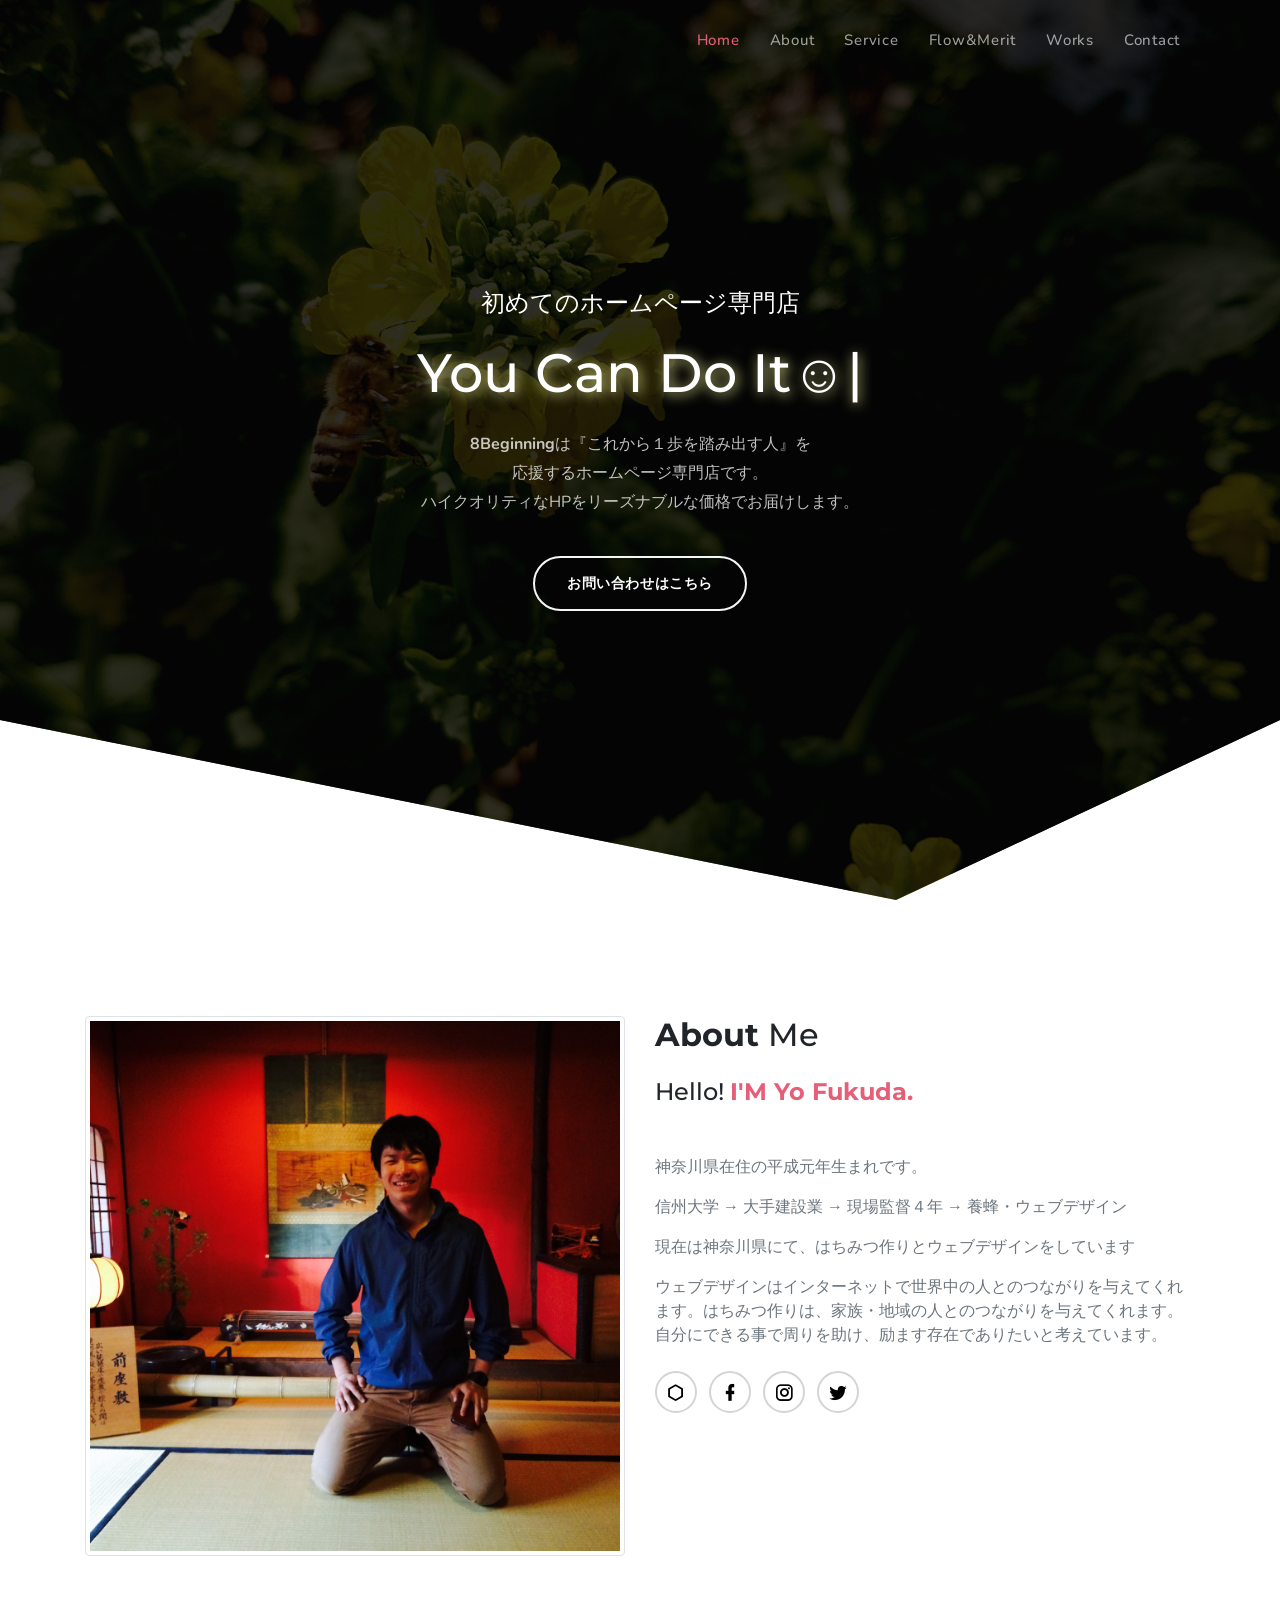
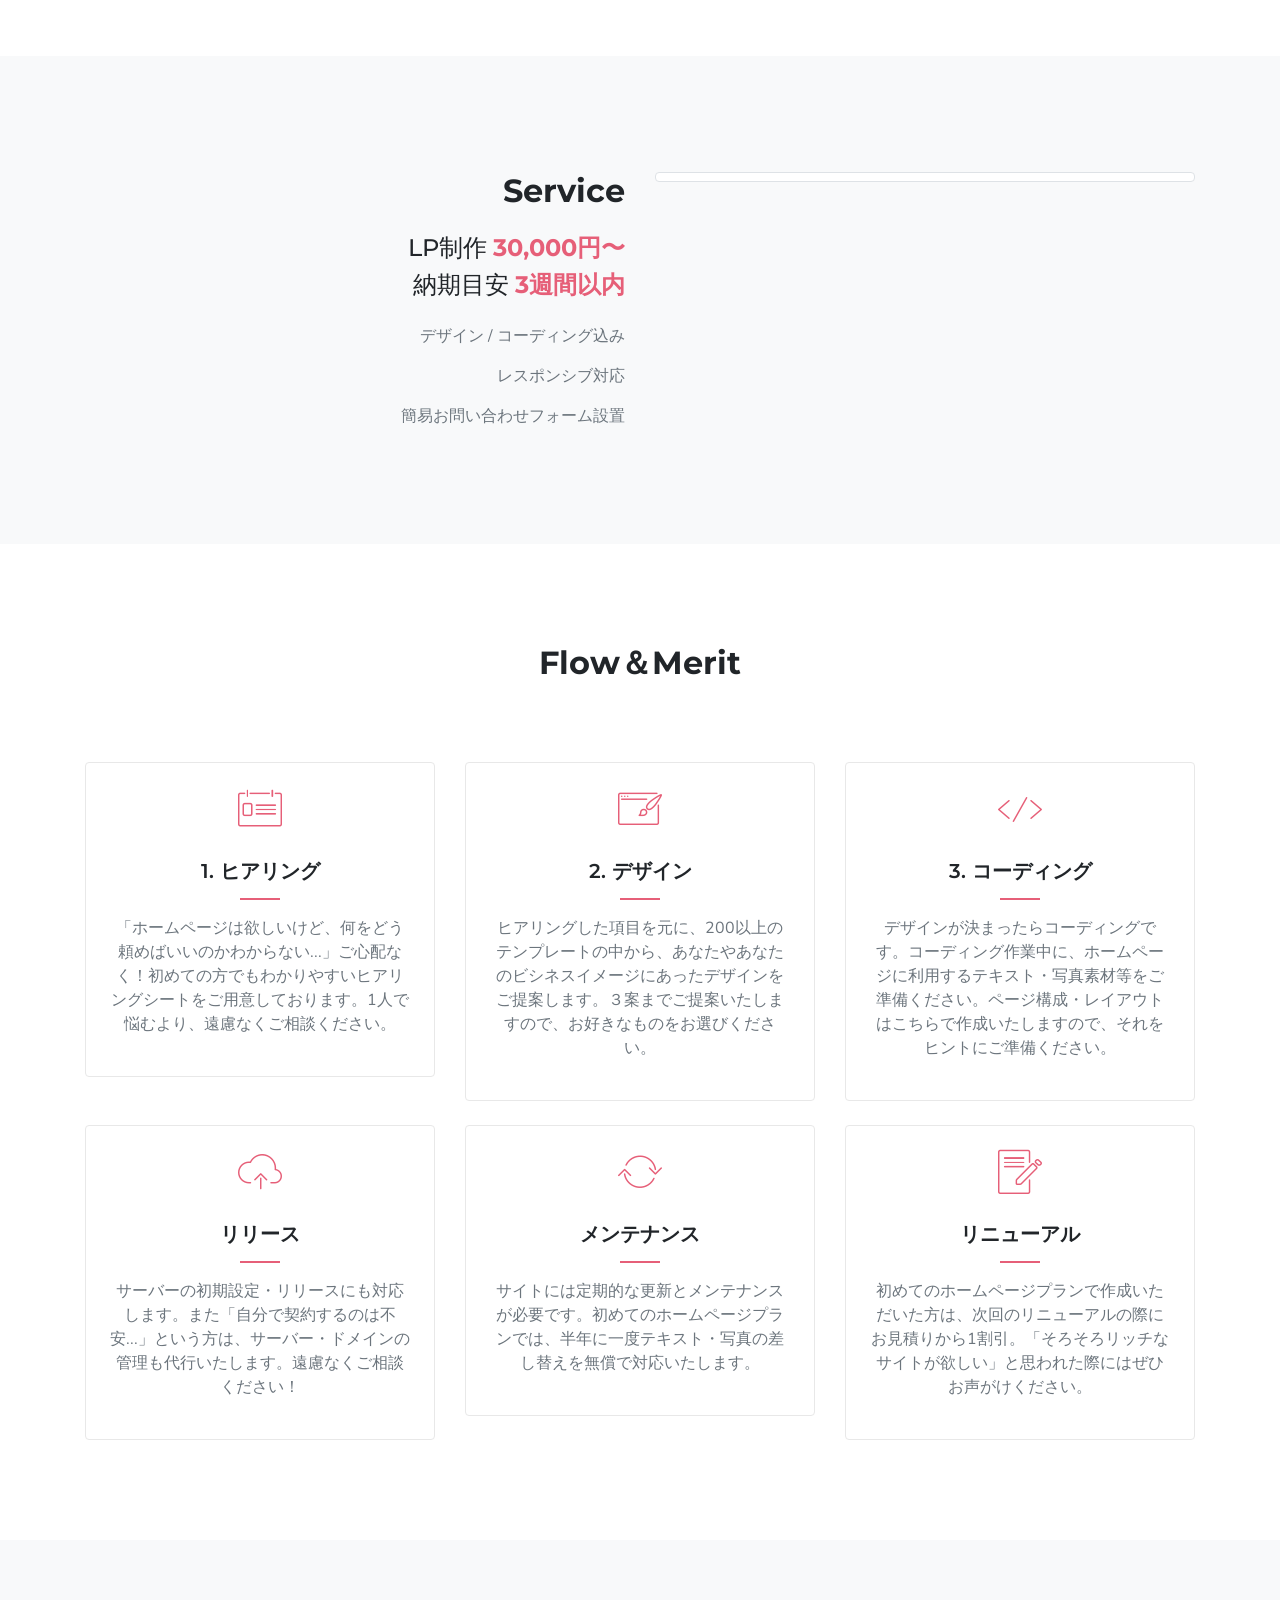
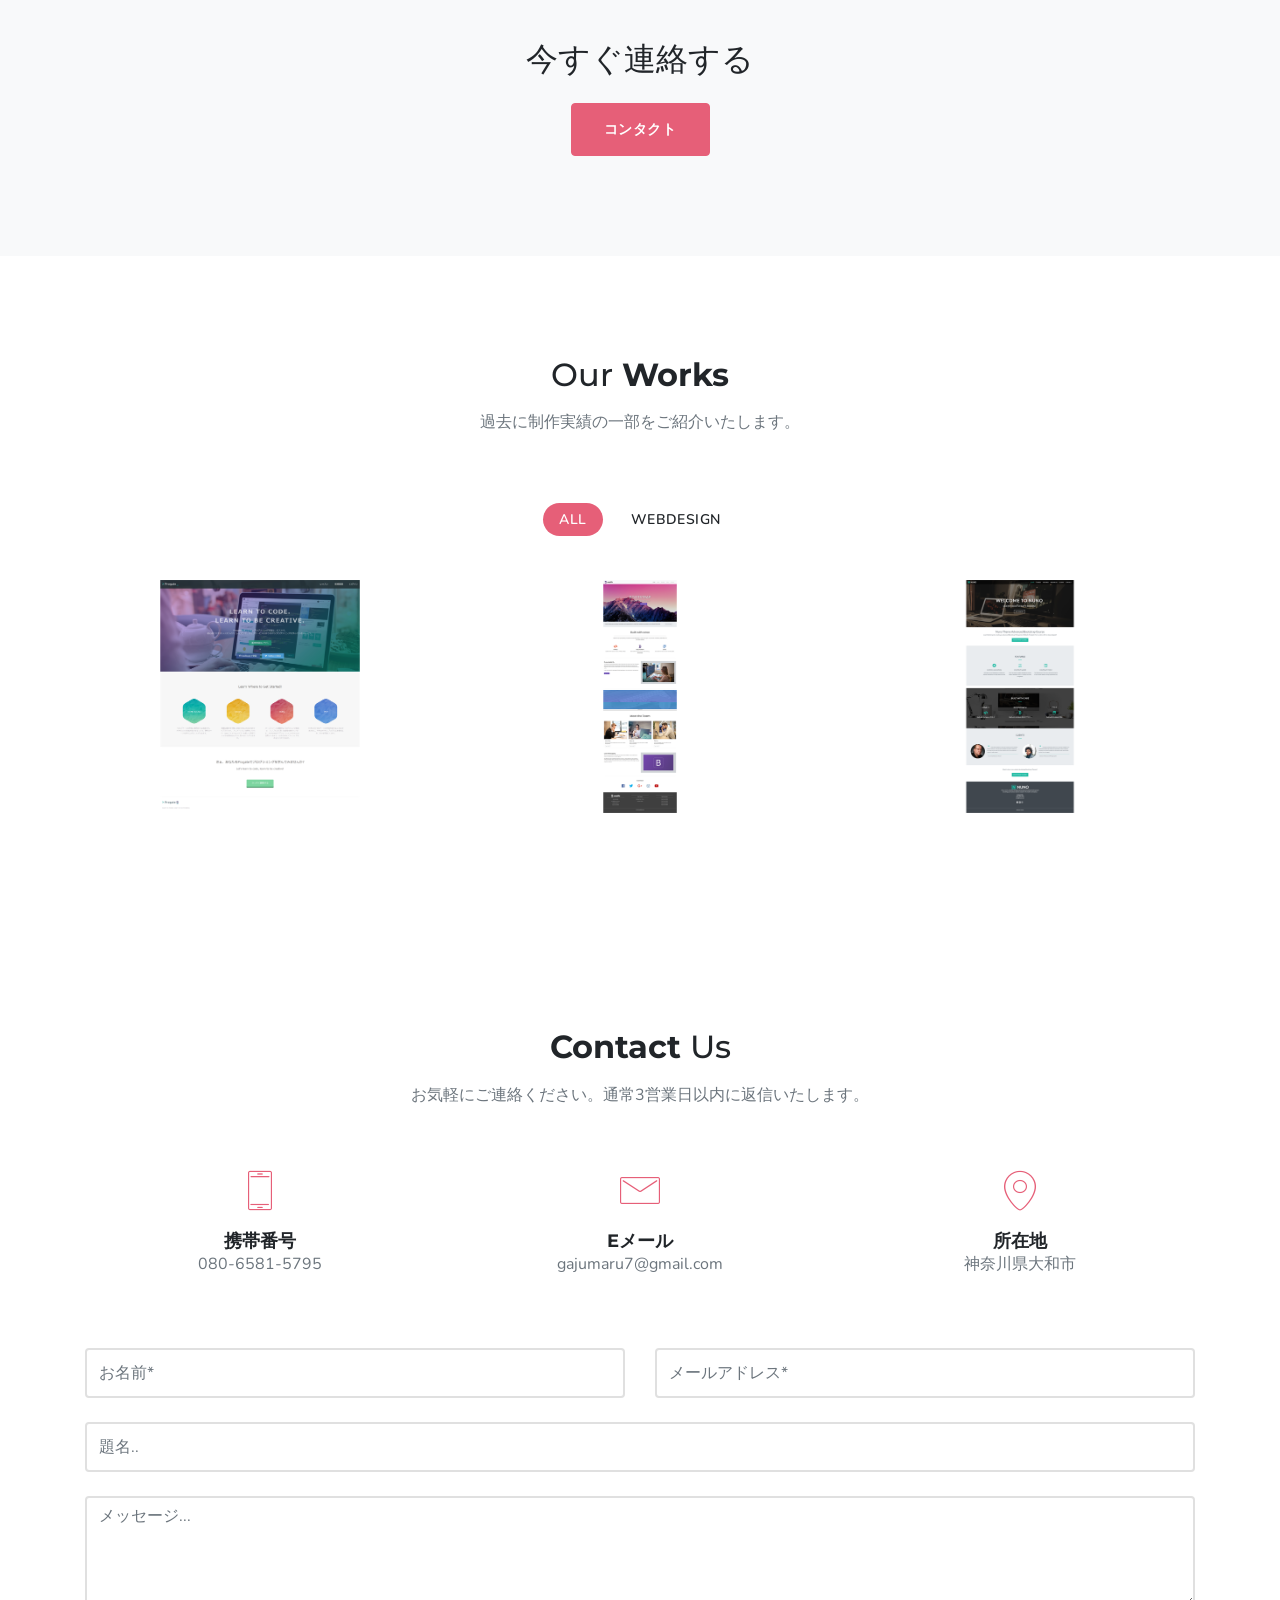
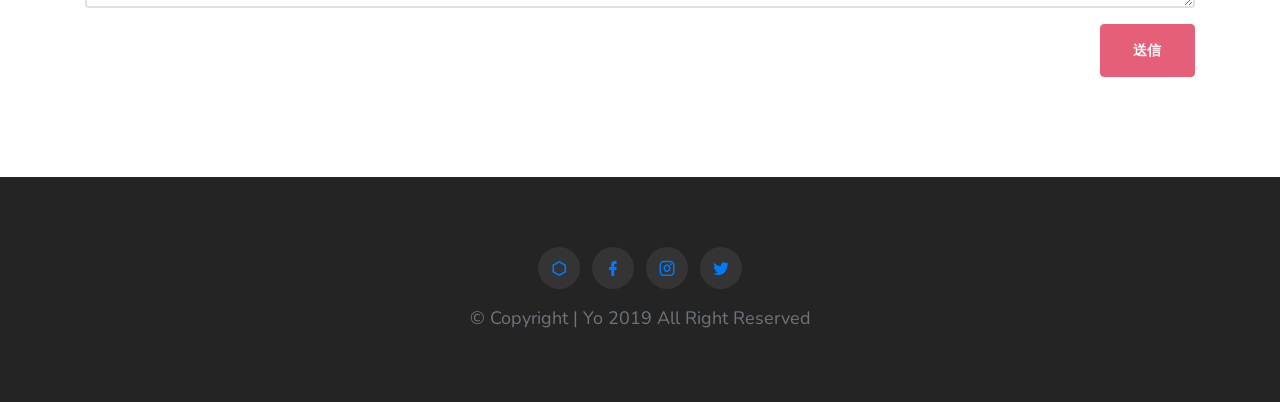
==== commit a1ddad76: "Add files via upload" ====
--- a/index.html
+++ b/index.html
@@ -8,7 +8,7 @@
         <meta name="keywords" content="" />
         <meta name="author" content="SRBThemes" />
 
-        <link rel="shortcut icon" href="images/favicon-yo.png">
+        <link rel="shortcut icon" href="images/favicon.png">
 
         <!--Bootstrap Css-->
         <link rel="stylesheet" type="text/css" href="css/bootstrap.min.css" />
@@ -45,8 +45,8 @@
             <div class="container">
 
                 <a class="navbar-brand pt-0 logo" href="#">
-                    <img src="images/logo-yo.png" alt="" class="img-fluid logo-light">
-                    <img src="images/logo-dark-yo.png" alt="" class="img-fluid logo-dark">
+                    <img src="images/logo-light.png" alt="" class="img-fluid logo-light">
+                    <img src="images/logo-dark.png" alt="" class="img-fluid logo-dark">
                 </a>
 
                 <button class="navbar-toggler" type="button" data-toggle="collapse" data-target="#navbarCollapse" aria-controls="navbarCollapse" aria-expanded="false" aria-label="Toggle navigation">
@@ -62,16 +62,13 @@
                             <a class="nav-link" href="#about">About</a>
                         </li>
                         <li class="nav-item">
-                            <a class="nav-link" href="#services">Services</a>
+                            <a class="nav-link" href="#services">Service</a>
                         </li>
                         <li class="nav-item">
-                            <a class="nav-link" href="#client">Client</a>
+                            <a class="nav-link" href="#flow">Flow&Merit</a>
                         </li>
                         <li class="nav-item">
-                            <a class="nav-link" href="#work">Portfolio</a>
-                        </li>
-                        <li class="nav-item">
-                            <a class="nav-link" href="#blog">Blog</a>
+                            <a class="nav-link" href="#work">Works</a>
                         </li>
                         <li class="nav-item">
                             <a class="nav-link" href="#contact">Contact</a>
@@ -91,9 +88,13 @@
                         <div class="row justify-content-center">
                             <div class="col-lg-12">
                                 <div class="text-center header-content mx-auto">
-                                    <h4 class="text-white first-title mb-4">Welcome</h4>
-                                    <h1 class="header-name text-white text-capitalize mb-0">I'M <span class="simple-text-rotate font-weight-bold">Yo Fukuda.,A Web Designer.,A BeeKeeper.</span></h1>
-                                    <p class="text-white mx-auto header-desc mt-4">ようこそ！ここは福田瑶のポートフォリオサイトです。</p>
+                                    <h4 class="text-white first-title mb-4">初めてのホームページ専門店</h4>
+                                    <h1 class="header-name text-white text-capitalize mb-0">you <span class="element" data-elements="can do it☺,can make it☺ ,just do it☺"></span></h1>
+                                    <p class="text-white mx-auto header-desc mt-4"><strong>8Beginning</strong>は『これから１歩を踏み出す人』を<br>応援するホームページ専門店です。<br>
+                                    ハイクオリティなHPをリーズナブルな価格でお届けします。
+                                    </p>
+                                    <a class="btn btn-outline-custom btn-round inner-link mt-4" href="#contact" >お問い合わせはこちら
+                                    </a>
                                     
                                 </div>
                             </div>
@@ -117,19 +118,21 @@
                         <div class="mt-3">
                             <h2><span class="font-weight-bold">About</span> Me</h2>
                             <h4 class="mt-4">Hello! <span class="text-custom font-weight-bold">I'M Yo Fukuda.</span></h4>
-                            <p class="text-muted mt-4">神奈川県在住の29歳です。</p>
+                            <p class="text-muted mt-5">神奈川県在住の平成元年生まれです。</p>
                             <p class="text-muted mt-2">信州大学 → 大手建設業 → 現場監督４年 → 養蜂・ウェブデザイン</p>
                             <p class="text-muted mt-2">
-                                神奈川県の実家にて、はちみつ作りとウェブデザインをしています</p>
-                            <p class="text-muted mt-2">ウェブデザインはインターネットで世界中の人とのつながりを与えてくれます。はちみつ作りは、家族・地域の人とのつながりを与えてくれます。</p>
+                                現在は神奈川県にて、はちみつ作りとウェブデザインをしています</p>
+                            <p class="text-muted mt-2">ウェブデザインはインターネットで世界中の人とのつながりを与えてくれます。はちみつ作りは、家族・地域の人とのつながりを与えてくれます。<br>
+                            自分にできる事で周りを助け、励ます存在でありたいと考えています。
+                            </p>
                             
 
                             <div class="about-social-icons">
                                 <ul class="mb-0 about-social list-inline mt-4">
-                                    <li class="list-inline-item"><a href="https://fuyoda.github.io/github.io/" data-toggle="tooltip" title="Honey shop HP" data-placement="bottom"><i class="mdi mdi-hexagon-outline"></i></a></li>
-                                    <li class="list-inline-item"><a href="#" data-toggle="tooltip" title="facebook" data-placement="bottom"><i class="mdi mdi-facebook" ></i></a></li>
-                                    <li class="list-inline-item"><a href="#" data-toggle="tooltip" title="Instagram" data-placement="bottom"><i class="mdi mdi-instagram" ></i></a></li>
-                                    <li class="list-inline-item"><a href="#" data-toggle="tooltip" title="Twitter" data-placement="bottom"><i class="mdi mdi-twitter" ></i></a></li>
+                                    <li class="list-inline-item"><a href="https://fuyo8.theshop.jp/" data-toggle="tooltip" title="Honey shop HP" data-placement="bottom"><i class="mdi mdi-hexagon-outline"></i></a></li>
+                                    <li class="list-inline-item"><a href="https://www.facebook.com/yo.fukuda.3/" data-toggle="tooltip" title="facebook" data-placement="bottom"><i class="mdi mdi-facebook" ></i></a></li>
+                                    <li class="list-inline-item"><a href="https://www.instagram.com/yofukuda777/" data-toggle="tooltip" title="Instagram" data-placement="bottom"><i class="mdi mdi-instagram" ></i></a></li>
+                                    <li class="list-inline-item"><a href="https://twitter.com/FuyodaK/" data-toggle="tooltip" title="Twitter" data-placement="bottom"><i class="mdi mdi-twitter" ></i></a></li>
                                 </ul> 
                             </div>
                         </div>
@@ -139,143 +142,155 @@
         </section>
         <!-- END ABOUT -->
 
-        <!-- START SERVICES -->
-        <section class="section bg-light" id="services">
+        <!-- START SERVICE-->
+
+        <section class="section bg-light" id="service">
+                <div class="container">
+                    <div class="row">
+                        <div class="col-lg-6 order-lg-2">
+                            <div class="mt-3">
+                                <img src="images/8beginning_moc.png" alt="" class="img-fluid mx-auto d-block img-thumbnail">
+                            </div>
+                        </div>
+                        <div class="col-lg-6 order-lg-1 text-center text-lg-right">
+                            <div class="mt-3">
+                                <h2><span class="font-weight-bold">Service</span></h2>
+                                <h4 class="mt-4">LP制作 <span class="text-custom font-weight-bold">30,000円〜</span></h4>
+                                <h4 class="mt-2">納期目安 <span class="text-custom font-weight-bold">3週間以内</span></h4>
+                                <p class="text-muted mt-4">デザイン / コーディング込み</p>
+                                <p class="text-muted mt-2">レスポンシブ対応</p>
+                                <p class="text-muted mt-2">簡易お問い合わせフォーム設置</p>
+                            </div>
+                        </div>
+                    </div>
+                </div>
+            </section>
+
+        <!-- END SERVICE-->
+
+        <!-- START FLOW -->
+        <section class="section" id="flow">
+                <div class="container">
+                    <div class="row justify-content-center">
+                        <div class="col-lg-12">
+                            <div class="text-center">
+                                <h2><span class="font-weight-bold">Flow＆Merit</span></h2>
+                            </div>
+                        </div>
+                    </div>
+                    <div class="row mt-5">
+                        <div class="col-lg-4">
+                            <div class="text-center services-boxes rounded p-4 mt-4">
+                                <div class="services-boxes-icon">
+                                    <i class="mbri-contact-form text-custom display-4"></i>
+                                </div>
+                                <div class="mt-4">
+                                    <h5 class="mb-0">1. ヒアリング</h5>
+                                    <div class="services-title-border"></div>
+                                    <p class="text-muted mt-3">「ホームページは欲しいけど、何をどう頼めばいいのかわからない...」ご心配なく！初めての方でもわかりやすいヒアリングシートをご用意しております。1人で悩むより、遠慮なくご相談ください。</p>
+                                </div>
+                            </div>
+                        </div>
+                        <div class="col-lg-4">
+                            <div class="text-center services-boxes rounded p-4 mt-4">
+                                <div class="services-boxes-icon">
+                                    <i class="mbri-website-theme text-custom display-4"></i>
+                                </div>
+                                <div class="mt-4">
+                                    <h5 class="mb-0">2. デザイン</h5>
+                                    <div class="services-title-border"></div>
+                                    <p class="text-muted mt-3">ヒアリングした項目を元に、200以上のテンプレートの中から、あなたやあなたのビシネスイメージにあったデザインをご提案します。３案までご提案いたしますので、お好きなものをお選びください。</p>
+                                </div>
+                            </div>
+                        </div>
+                        <div class="col-lg-4">
+                            <div class="text-center services-boxes rounded p-4 mt-4">
+                                <div class="services-boxes-icon">
+                                    <i class="mbri-code text-custom display-4"></i>
+                                </div>
+                                <div class="mt-4">
+                                    <h5 class="mb-0">3. コーディング</h5>
+                                    <div class="services-title-border"></div>
+                                    <p class="text-muted mt-3">デザインが決まったらコーディングです。コーディング作業中に、ホームページに利用するテキスト・写真素材等をご準備ください。ページ構成・レイアウトはこちらで作成いたしますので、それをヒントにご準備ください。</p>
+                                </div>
+                            </div>
+                        </div>
+                    </div>
+                    <div class="row">
+                        <div class="col-lg-4">
+                            <div class="text-center services-boxes rounded p-4 mt-4">
+                                <div class="services-boxes-icon">
+                                    <i class="mbri-upload text-custom display-4"></i>
+                                </div>
+                                <div class="mt-4">
+                                    <h5 class="mb-0">リリース</h5>
+                                    <div class="services-title-border"></div>
+                                    <p class="text-muted mt-3">サーバーの初期設定・リリースにも対応します。また「自分で契約するのは不安...」という方は、サーバー・ドメインの管理も代行いたします。遠慮なくご相談ください！</p>
+                                </div>
+                            </div>
+                        </div>
+                        <div class="col-lg-4">
+                            <div class="text-center services-boxes rounded p-4 mt-4">
+                                <div class="services-boxes-icon">
+                                    <i class="mbri-update text-custom display-4"></i>
+                                </div>
+                                <div class="mt-4">
+                                    <h5 class="mb-0">メンテナンス</h5>
+                                    <div class="services-title-border"></div>
+                                    <p class="text-muted mt-3">サイトには定期的な更新とメンテナンスが必要です。初めてのホームページプランでは、半年に一度テキスト・写真の差し替えを無償で対応いたします。</p>
+                                </div>
+                            </div>
+                        </div>
+                        <div class="col-lg-4">
+                            <div class="text-center services-boxes rounded p-4 mt-4">
+                                <div class="services-boxes-icon">
+                                    <i class="mbri-edit text-custom display-4"></i>
+                                </div>
+                                <div class="mt-4">
+                                    <h5 class="mb-0">リニューアル</h5>
+                                    <div class="services-title-border"></div>
+                                    <p class="text-muted mt-3">初めてのホームページプランで作成いただいた方は、次回のリニューアルの際にお見積りから1割引。「そろそろリッチなサイトが欲しい」と思われた際にはぜひお声がけください。
+                                                                    </p>
+                                </div>
+                            </div>
+                        </div>
+                    </div>
+                </div>
+            </section>
+        <!-- END FLOW -->
+
+        <!-- START CTA -->
+        <section class="section bg-light">
+            <div class="container">
+                <div class="row">
+                    <div class="col-lg-12">
+                        <div class="text-center">
+                            <h2>今すぐ連絡する</h2>
+                        </div>
+                        <div class="text-center mt-4">
+                            <a href="#contact" class="btn btn-custom inner-link">コンタクト</a>
+                        </div>
+                    </div>
+                </div>
+            </div>
+        </section>
+        <!-- END CTA -->
+
+        <!--START WORK -->   
+        <section class="section text-center" id="work">
             <div class="container">
                 <div class="row justify-content-center">
                     <div class="col-lg-12">
                         <div class="text-center">
-                            <h2>Our <span class="font-weight-bold">Services</span></h2>
-                            <p class="text-muted mx-auto section-subtitle mt-3">お仕事の詳細</p>
-                        </div>
-                    </div>
-                </div>
-                <div class="row mt-5">
-                    <div class="col-lg-6">
-                        <div class="text-center services-boxes rounded p-4 mt-4">
-                            <div class="services-boxes-icon">
-                                <i class="mbri-globe-2 text-custom display-4"></i>
-                            </div>
-                            <div class="mt-4">
-                                <h5 class="mb-0">WEBデザイン（LP)制作</h5>
-                                <div class="services-title-border"></div>
-                                <p class="text-muted mt-3"> ご要望に合わせて、1ページから複数ページまで対応致します。ご相談の上、カスタマイズも可能です。PC・タブレット・スマホ対応のレスポンシブデザイン。-￥30,000～</p>
-                            </div>
-                        </div>
-                    </div>
-                    <div class="col-lg-6">
-                        <div class="text-center services-boxes rounded p-4 mt-4">
-                            <div class="services-boxes-icon">
-                                <i class="mbri-hot-cup text-custom display-4"></i>
-                            </div>
-                            <div class="mt-4">
-                                <h5 class="mb-0">はちみつ販売</h5>
-                                <div class="services-title-border"></div>
-                                <p class="text-muted mt-3">神奈川県の中央林間で採れた、無農薬・非加熱の天然はちみつを販売しています。日本ミツバチ用巣箱制作もします。採蜜体験会開催予定。
-                                </p>
-                            </div>
-                        </div>
-                    </div>
-
-                </div>
-            </div>
-        </section>
-        <!-- END SERVICES -->
-
-        <!-- START CTA -->
-        <section class="section">
-            <div class="container">
-                <div class="row">
-                    <div class="col-lg-12">
-                        <div class="text-center">
-                            <h2>今すぐ連絡する</h2>
-                        </div>
-                        <div class="text-center mt-4">
-                            <a href="#" class="btn btn-custom">コンタクト</a>
-                        </div>
-                    </div>
-                </div>
-            </div>
-        </section>
-        <!-- END CTA -->
-
-      <!-- START CLIENT -->
-      
-        <section class="section bg-light" id="client">
-            <div class="container">
-                <div class="row justify-content-center">
-                    <div class="col-lg-12">
-                        <div class="text-center">
-                            <h2>Our <span class="font-weight-bold">Client</span></h2>
-                            <p class="text-muted mx-auto section-subtitle mt-3">今までのクライアント</p>
-                        </div>
-                    </div>
-                </div>
-                <div class="row mt-4 pt-4">
-                    <div class="col-lg-12">
-                        <div id="owl-demo" class="owl-carousel">
-                            <div class="text-center testi_boxes mx-auto">
-                                <div class="tam_testi_icon text-custom">
-                                    <i class="mbri-quote-left"></i>
-                                </div>
-                                <div class="mt-2">
-                                    <div>
-                                        <img src="images/testi/testi-1.jpg" alt="" class="mx-auto img-thumbnail img-fluid d-block rounded-circle">
-                                    </div>
-                                    <p class="client_review font-italic mt-4 text-center text-muted">" 現在クライアント募集中"</p>
-                                    <p class="client_name text-center mb-0 mt-4">- 所属名, <span class="font-weight-bold">名前</span></p>
-                                </div>
-                            </div>
-                            <div class="text-center testi_boxes mx-auto">
-                                <div class="tam_testi_icon text-custom">
-                                    <i class="mbri-quote-left"></i>
-                                </div>
-                                <div class="mt-2">
-                                    <div>
-                                        <img src="images/testi/testi-2.jpg" alt="" class="mx-auto img-thumbnail img-fluid d-block rounded-circle">
-                                    </div>
-                                    <p class="client_review font-italic mt-4 text-center text-muted">" 現在クライアント募集中"</p>
-                                    <p class="client_name text-center mb-0 mt-4">- 所属名, <span class="font-weight-bold">名前</span></p>
-                                </div>
-                            </div>
-                            <div class="text-center testi_boxes mx-auto">
-                                <div class="tam_testi_icon text-custom">
-                                    <i class="mbri-quote-left"></i>
-                                </div>
-                                <div class="mt-2">
-                                    <div>
-                                        <img src="images/testi/testi-3.jpg" alt="" class="mx-auto img-thumbnail img-fluid d-block rounded-circle">
-                                    </div>
-                                    <p class="client_review font-italic mt-4 text-center text-muted">" 現在クライアント募集中"</p>
-                                    <p class="client_name text-center mb-0 mt-4">- 所属名, <span class="font-weight-bold">名前</span></p>
-                                </div>
-                            </div>
-                        </div>
-                    </div>
-                </div>
-            </div>
-        </section>
-       
-        <!-- END CLIENT --> 
-
-        <!--START WORK -->   
-        <section class="section text-center" id="work">
-            <div class="container">
-                <div class="row justify-content-center">
-                    <div class="col-lg-12">
-                        <div class="text-center">
                             <h2>Our <span class="font-weight-bold">Works</span></h2>
-                            <p class="text-muted mx-auto section-subtitle mt-3">It is a long established fact that a reader will be of a page when established fact looking at its layout.</p>
+                            <p class="text-muted mx-auto section-subtitle mt-3">過去に制作実績の一部をご紹介いたします。</p>
                         </div>
                     </div>
                 </div>
                 <div class="row mt-5 ">
                     <ul class="col list-unstyled list-inline mb-0 text-uppercase work_menu" id="menu-filter">
                         <li class="list-inline-item"><a class="active" data-filter="*">All</a></li>
-                        <li class="list-inline-item"><a class="" data-filter=".seo">Seo</a></li>
-                        <li class="list-inline-item"><a class="" data-filter=".webdesign">Webdesign</a></li>
-                        <li class="list-inline-item"><a class="" data-filter=".WORK">WORK</a></li>
-                        <li class="list-inline-item"><a class="" data-filter=".wordpress">Wordpress</a></li>
+                        <li class="list-inline-item"><a class="" data-filter=".webdesign">Webdesign</a></li> 
                     </ul>
                 </div>
             </div>
@@ -309,7 +324,7 @@
                         </a>
                     </div>
 
-                    <div class="col-lg-4 work_item wordpress WORK webdesign">
+                    <div class="col-lg-4 work_item webdesign">
                         <a href="images/works/nunoTutorial.png" class="img-zoom">
                             <div class="work_box">
                                 <div class="work_img">
@@ -329,40 +344,7 @@
         </section>
         <!--END WORK -->
     
-        <!-- START BLOG -->
-        <section class="section bg-light" id="blog">
-            <div class="container">   
-                <div class="row justify-content-center">
-                    <div class="col-lg-12">
-                        <div class="text-center">
-                            <h2>Our <span class="font-weight-bold">Blog</span></h2>
-                            <p class="text-muted mx-auto section-subtitle mt-3">現在準備中です</p>
-                        </div>
-                    </div>
-                </div>                 
-                <div class="row mt-5">
-                    <div class="col-lg-4 mt-3">
-                        <div class="rounded bg-white p-2">
-                            <div class="img_blog">
-                                <img src="images/blog/comingSoon.jpg" alt="" class="img-fluid rounded mx-auto d-block">
-                            </div>
-                            <div class="content_blog pt-3 pb-3">
-                                <div>
-                                    <h5 class="font-weight-bold mb-0"><a href="#" class="text-dark">There are many variations</a></h5>
-                                </div>
-                                <div class="mt-3">
-                                    <p class="h6 text-muted date_blog mb-0">11 March 2018 <a href="#" class="text-custom font-weight-bold">By Yo</a></p>
-                                    <p class="mt-3 desc_blog text-muted">仕事関係の内容を書く予定です</p>
-                                    <p class="h6 mb-0"><a href="#" class="text-muted font-weight-bold">Read More...</a></p>
-                                </div>
-                            </div>
-                        </div>
-                    </div>
-                    
-                </div>
-            </div>
-        </section>
-        <!-- END BLOG -->
+        
 
         
         <!-- START CONTACT -->
@@ -372,7 +354,7 @@
                     <div class="col-lg-12">
                         <div class="text-center">
                             <h2><span class="font-weight-bold">Contact</span> Us</h2>
-                            <p class="text-muted mx-auto section-subtitle mt-3">お気軽にコンタクトしてください.</p>
+                            <p class="text-muted mx-auto section-subtitle mt-3">お気軽にご連絡ください。通常3営業日以内に返信いたします。</p>
                         </div>
                     </div>
                 </div> 
@@ -461,10 +443,10 @@
                     <div class="col-md-12">
                         <div class="text-center text-white footer-alt">
                             <ul class="list-unstyled list-inline mb-3">
-                                <li class="list-inline-item"><a href="#"><i class="mdi mdi-hexagon-outline"></i></a></li>
-                                <li class="list-inline-item"><a href="#"><i class="mdi mdi-facebook text-muted"></i></a></li>
-                                <li class="list-inline-item"><a href="#"><i class="mdi mdi-instagram text-muted"></i></a></li>
-                                <li class="list-inline-item"><a href="#"><i class="mdi mdi-twitter text-muted"></i></a></li>
+                                <li class="list-inline-item"><a href="https://fuyo8.theshop.jp/"><i class="mdi mdi-hexagon-outline "></i></a></li>
+                                <li class="list-inline-item"><a href="#"><i class="mdi mdi-facebook "></i></a></li>
+                                <li class="list-inline-item"><a href="#"><i class="mdi mdi-instagram "></i></a></li>
+                                <li class="list-inline-item"><a href="#"><i class="mdi mdi-twitter "></i></a></li>
                             </ul>
                             <p class="text-muted mb-0">&copy; Copyright | Yo 2019 All Right Reserved</p>
                         </div>
@@ -500,8 +482,7 @@
             });
         </script>
         <!-- ツールチップに必要なスクリプト -->
-        <script>
-            
+        <script>            
              $(function(){
              'use strict';
              $('[data-toggle="tooltip"]').tooltip();
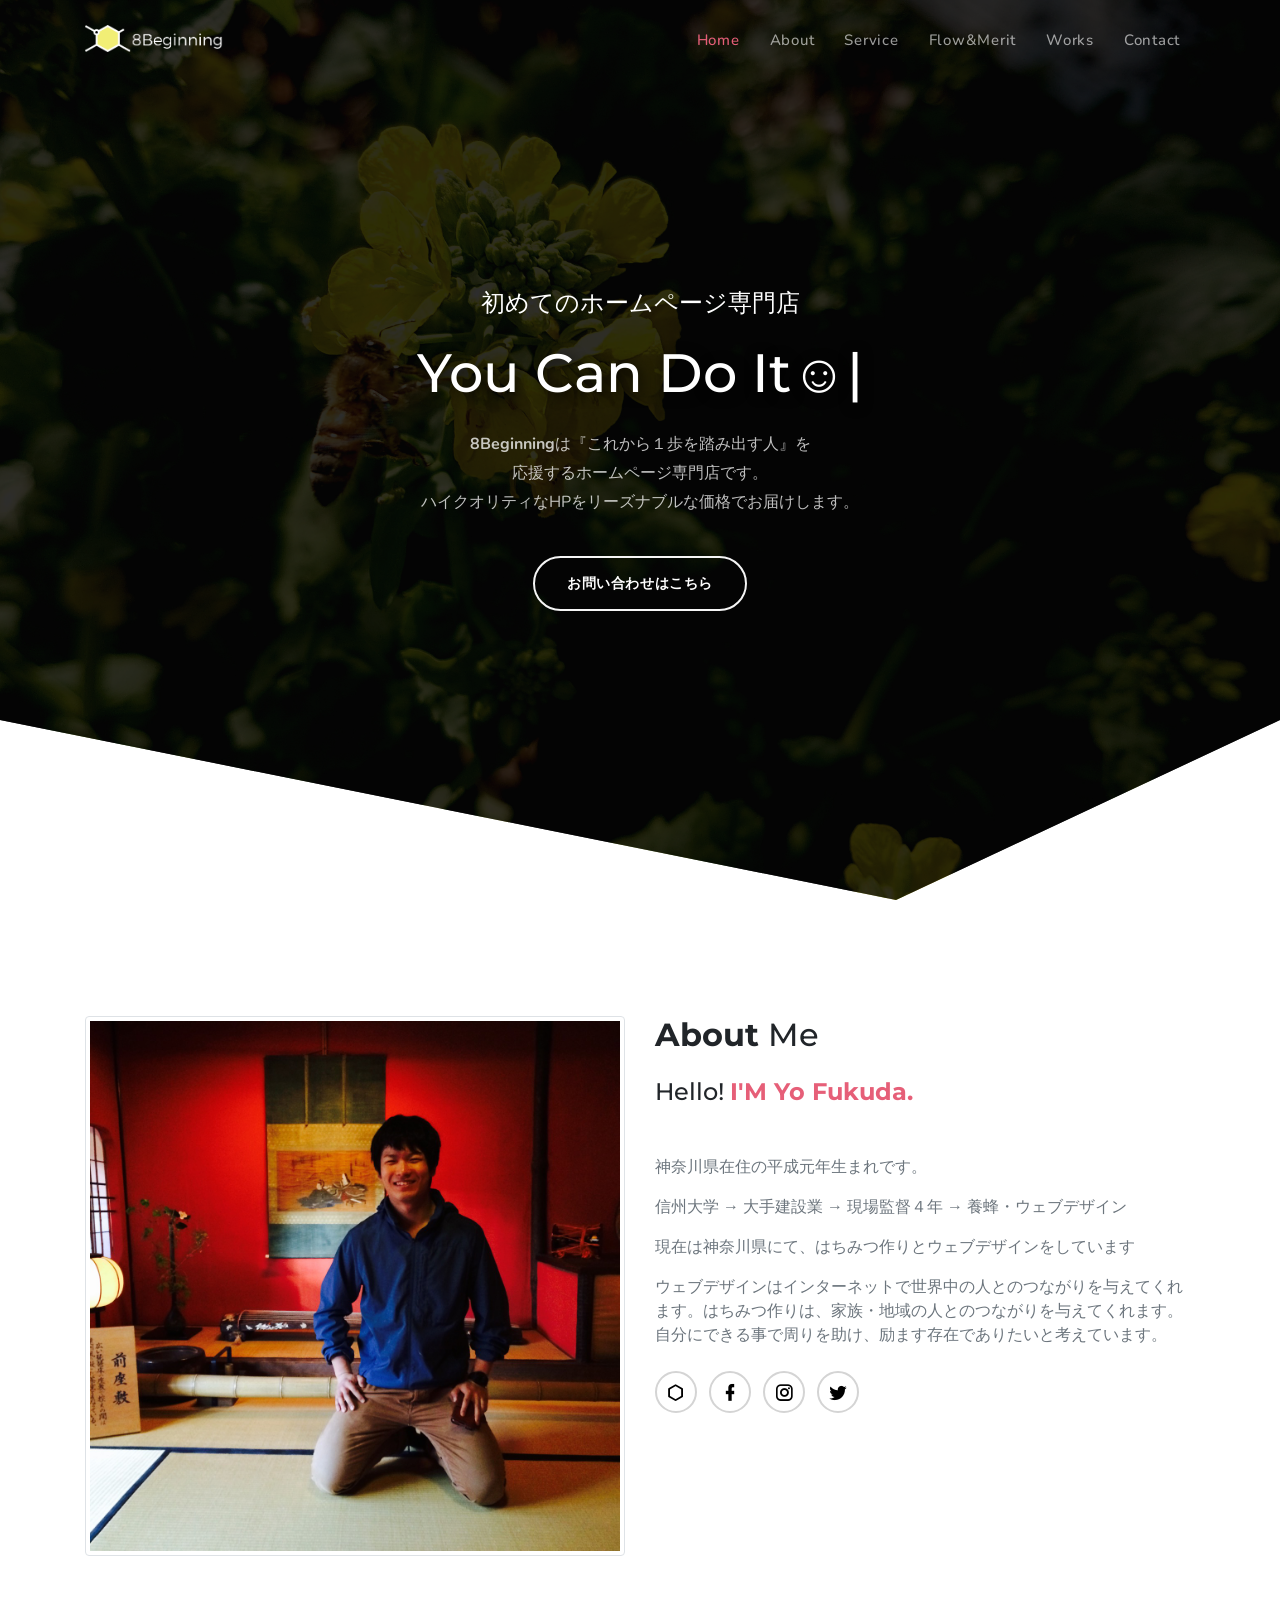
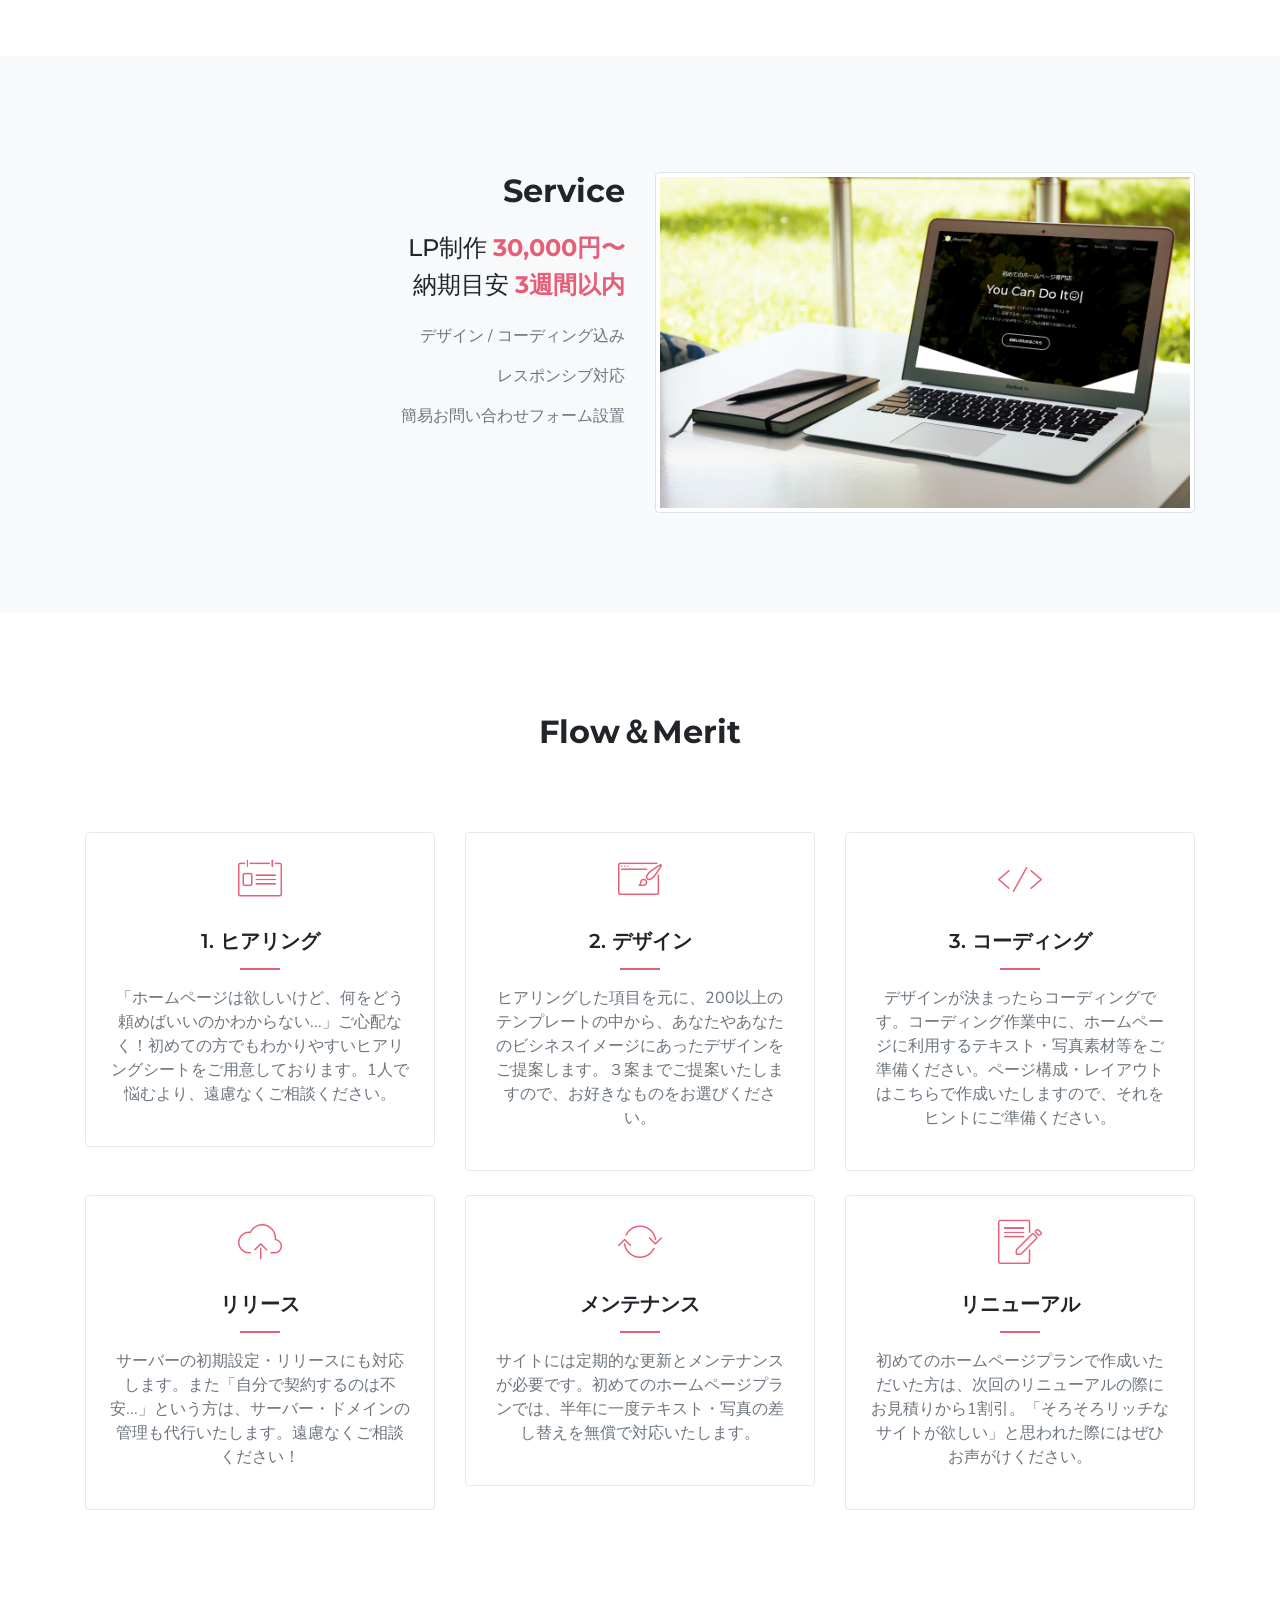
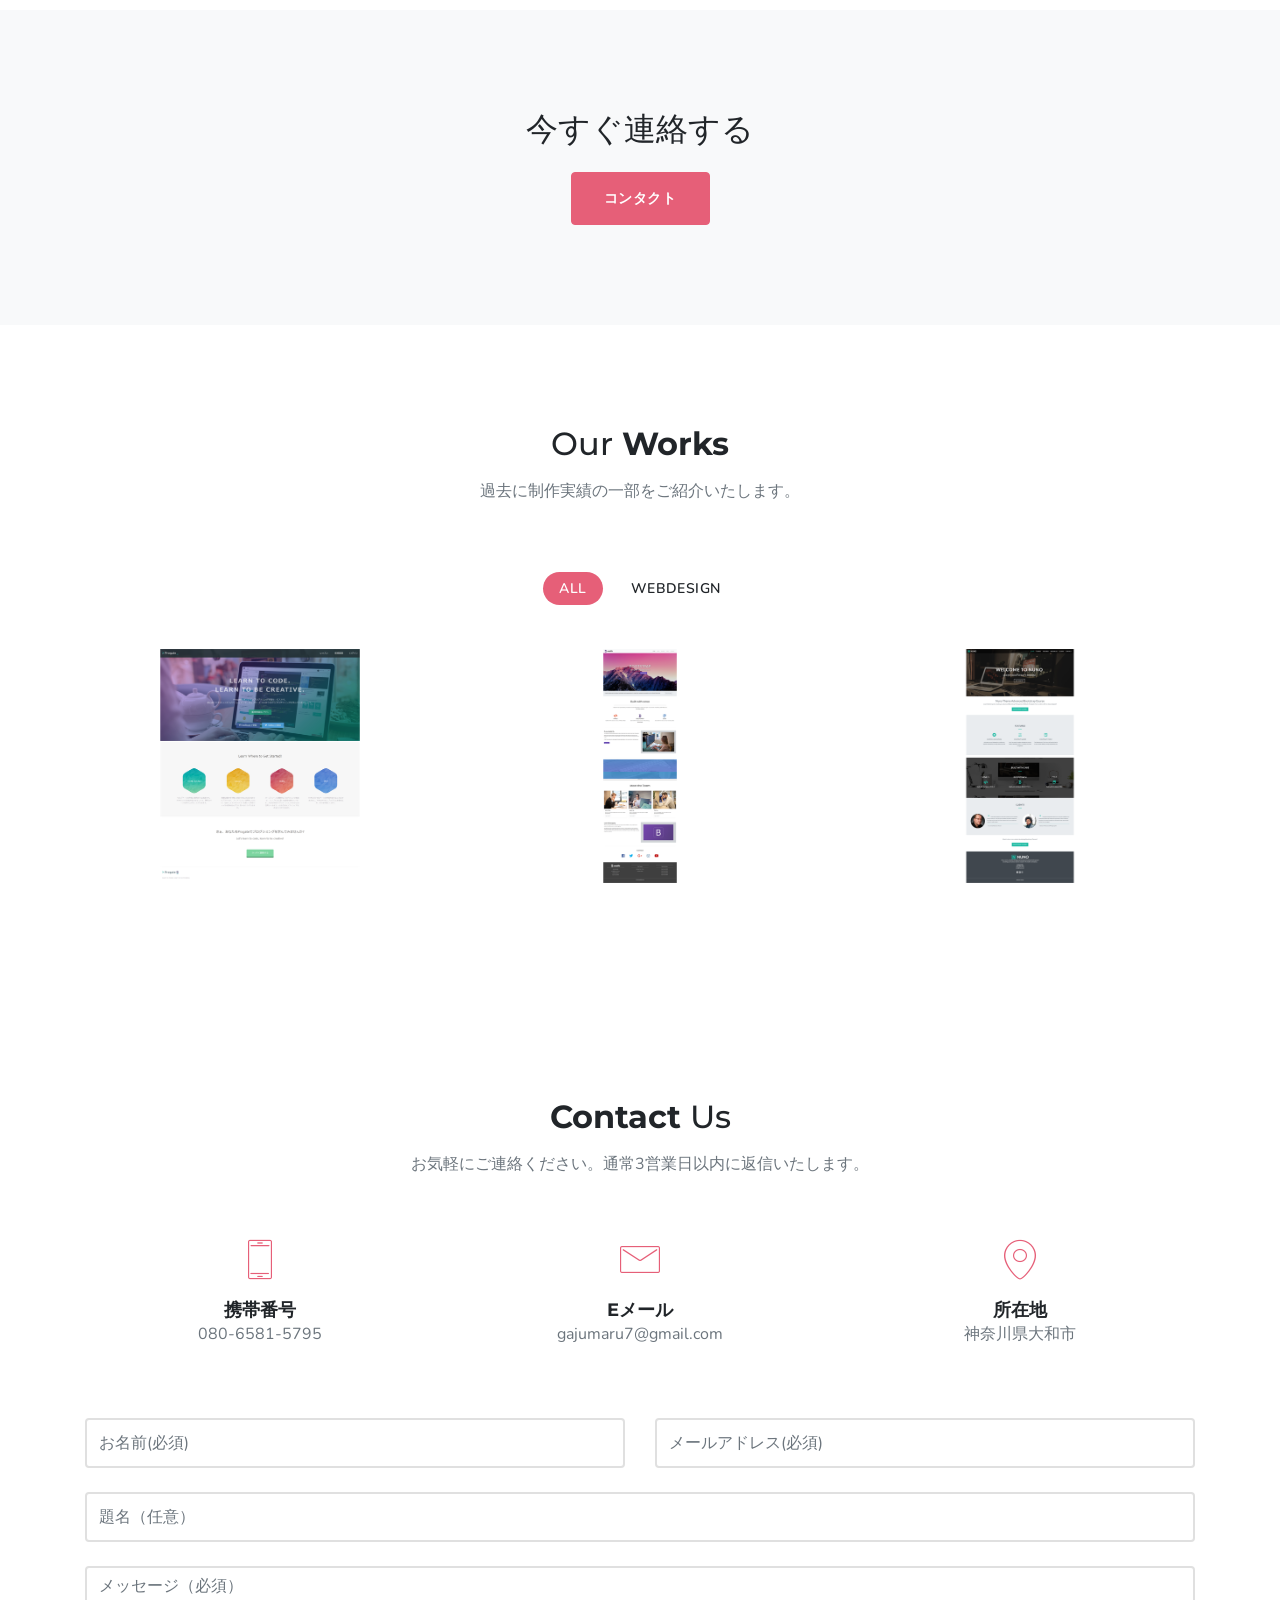
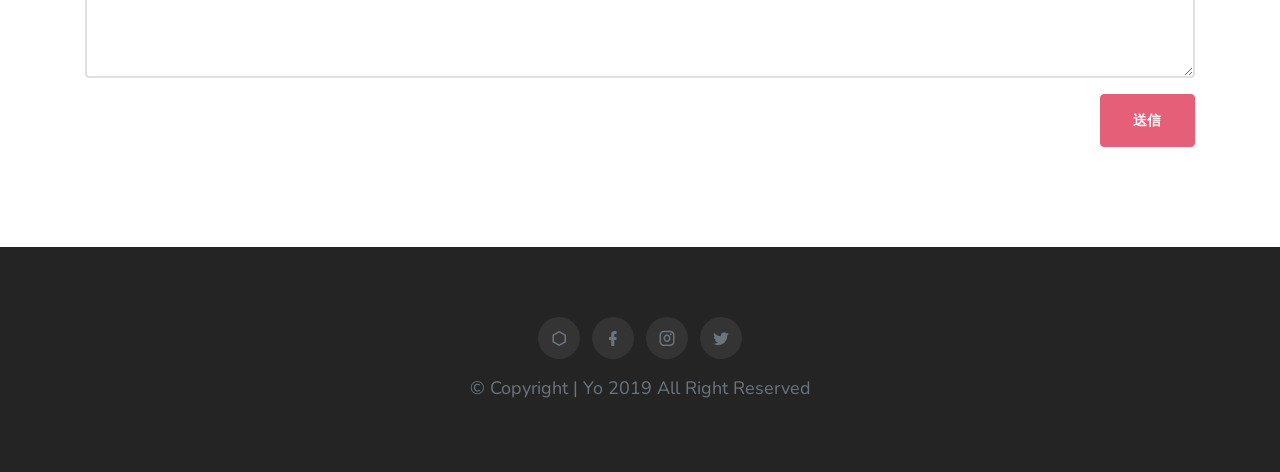
==== commit 528ee8ab: "Add files via upload" ====
--- a/index.html
+++ b/index.html
@@ -29,6 +29,9 @@
 
         <!-- Custom style Css -->
         <link href="css/style.css" rel="stylesheet">
+
+        <!-- お問い合わせフォーム -->
+        <script src="https://sdk.form.run/js/v2/formrun.js"></script>
     </head>
 
     <body>
@@ -393,46 +396,61 @@
                         </div>
                     </div>
                 </div>
+                
                 <div class="row mt-5">
                     <div class="col-lg-12">
                         <div class="form-kerri">
-                            <form>
+                            <form class="formrun" action="https://form.run/api/v1/r/zhnnq4vqn5n05cvmvtpx9jik" method="post">
                                 <div class="row">
                                     <div class="col-lg-6">
                                         <div class="form-group mt-2">
-                                            <input name="name" id="name" type="text" class="form-control" placeholder="お名前*" required>
+                                            <input name="お名前" type="text" class="form-control" placeholder="お名前(必須)" autocomplete="name" required>
                                         </div>
                                     </div>
+                                
                                     <div class="col-lg-6">
                                         <div class="form-group mt-2">
-                                            <input name="email" id="email" type="email" class="form-control" placeholder="メールアドレス*" required>
+                                            <input class="form-control" name="メールアドレス" type="text" placeholder="メールアドレス(必須)" autocomplete="email" data-formrun-type="email" required>
                                         </div>
-                                    </div>                                
-                                </div>
+                                    </div>  
+                                </div>  
                                 <div class="row">
                                     <div class="col-lg-12">
                                         <div class="form-group mt-2">
-                                            <input type="text" class="form-control" id="subject" placeholder="題名.." required/>
+                                            <input type="text" class="form-control"  placeholder="題名（任意）" name="題名">
                                         </div>
                                     </div>
                                 </div>
+                                
                                 <div class="row">
                                     <div class="col-lg-12">
                                         <div class="form-group mt-2">
-                                            <textarea name="comments" id="comments" rows="4" class="form-control" placeholder="メッセージ..."></textarea>
+                                            <textarea rows="4" class="form-control" placeholder="メッセージ（必須）" name="メッセージ" required></textarea>
                                         </div>
                                     </div>
                                 </div>
                                 <div class="row">
                                     <div class="col-lg-12 text-right">
-                                        <a href="#" class="btn btn-custom">送信</a>
+                                        <button class="btn btn-custom" type="submit" data-formrun-error-text="未入力の項目があります" data-formrun-submitting-text="送信中...">送信</button>
                                     </div>
                                 </div>
+                                  <!-- ボット投稿をブロックするためのタグ -->
+                                <div class="_formrun_gotcha">
+                                    <style media="screen">._formrun_gotcha {position:absolute!important;height:1px;width:1px;overflow:hidden;}</style>
+                                    <label for="_formrun_gotcha">If you are a human, ignore this field</label>
+                                    <input type="text" name="_formrun_gotcha" id="_formrun_gotcha" tabindex="-1">
+                                </div>
+
+
+                                
                             </form>
+                            
                         </div>  
-                    </div>
-                </div>
-            </div>
+
+                    </div>
+                </div>
+            </div>    
+
         </section>
         <!-- END CONTACT -->
 
@@ -444,9 +462,9 @@
                         <div class="text-center text-white footer-alt">
                             <ul class="list-unstyled list-inline mb-3">
                                 <li class="list-inline-item"><a href="https://fuyo8.theshop.jp/"><i class="mdi mdi-hexagon-outline "></i></a></li>
-                                <li class="list-inline-item"><a href="#"><i class="mdi mdi-facebook "></i></a></li>
-                                <li class="list-inline-item"><a href="#"><i class="mdi mdi-instagram "></i></a></li>
-                                <li class="list-inline-item"><a href="#"><i class="mdi mdi-twitter "></i></a></li>
+                                <li class="list-inline-item"><a href="https://www.facebook.com/yo.fukuda.3"><i class="mdi mdi-facebook "></i></a></li>
+                                <li class="list-inline-item"><a href="https://www.instagram.com/yofukuda777/"><i class="mdi mdi-instagram "></i></a></li>
+                                <li class="list-inline-item"><a href="https://twitter.com/FuyodaK"><i class="mdi mdi-twitter "></i></a></li>
                             </ul>
                             <p class="text-muted mb-0">&copy; Copyright | Yo 2019 All Right Reserved</p>
                         </div>
@@ -489,5 +507,7 @@
             });
         </script>
 
+
+
     </body>
 </html>
--- a/css/style.css
+++ b/css/style.css
@@ -289,9 +289,13 @@
     padding: 15px 0px;
 }
 
-.custom-nav.stickyadd .navbar-nav li a {
+.custom-nav.stickyadd .navbar-nav li a{
     color: rgba(0, 0, 0, 0.6) !important;
 }
+.stickyadd .mdi-menu{
+    color: rgba(0, 0, 0, 0.6) !important;
+}
+
 
 /*===========================
         4.HOME
@@ -331,9 +335,12 @@
 }
 
 .header-content h1, .header-content span{
-    text-shadow: 0.1rem 0.1rem 0.8rem rgba(253, 253, 158, 0.829);
-}
-
+    text-shadow: 0.1rem 0.1rem 0.8rem rgba(2, 2, 2, 0.829);
+}
+
+.inner-link{
+    transition: all 0.5s;
+}
 
 
 
@@ -569,6 +576,7 @@
 }
 
 .footer .footer-alt ul li a {
+    color: #6c757d;
     border-radius: 50%;
     transition: all 0.5s;
     background-color: rgba(241, 241, 241, 0.08);
@@ -580,6 +588,11 @@
     text-align: center;
 }
 
+.footer .footer-alt  li a:hover {
+    color: #e65f78;
+    border-color: #e65f78;
+}
+
 /*===========================
         11.RESPONSIVE
 =============================*/
